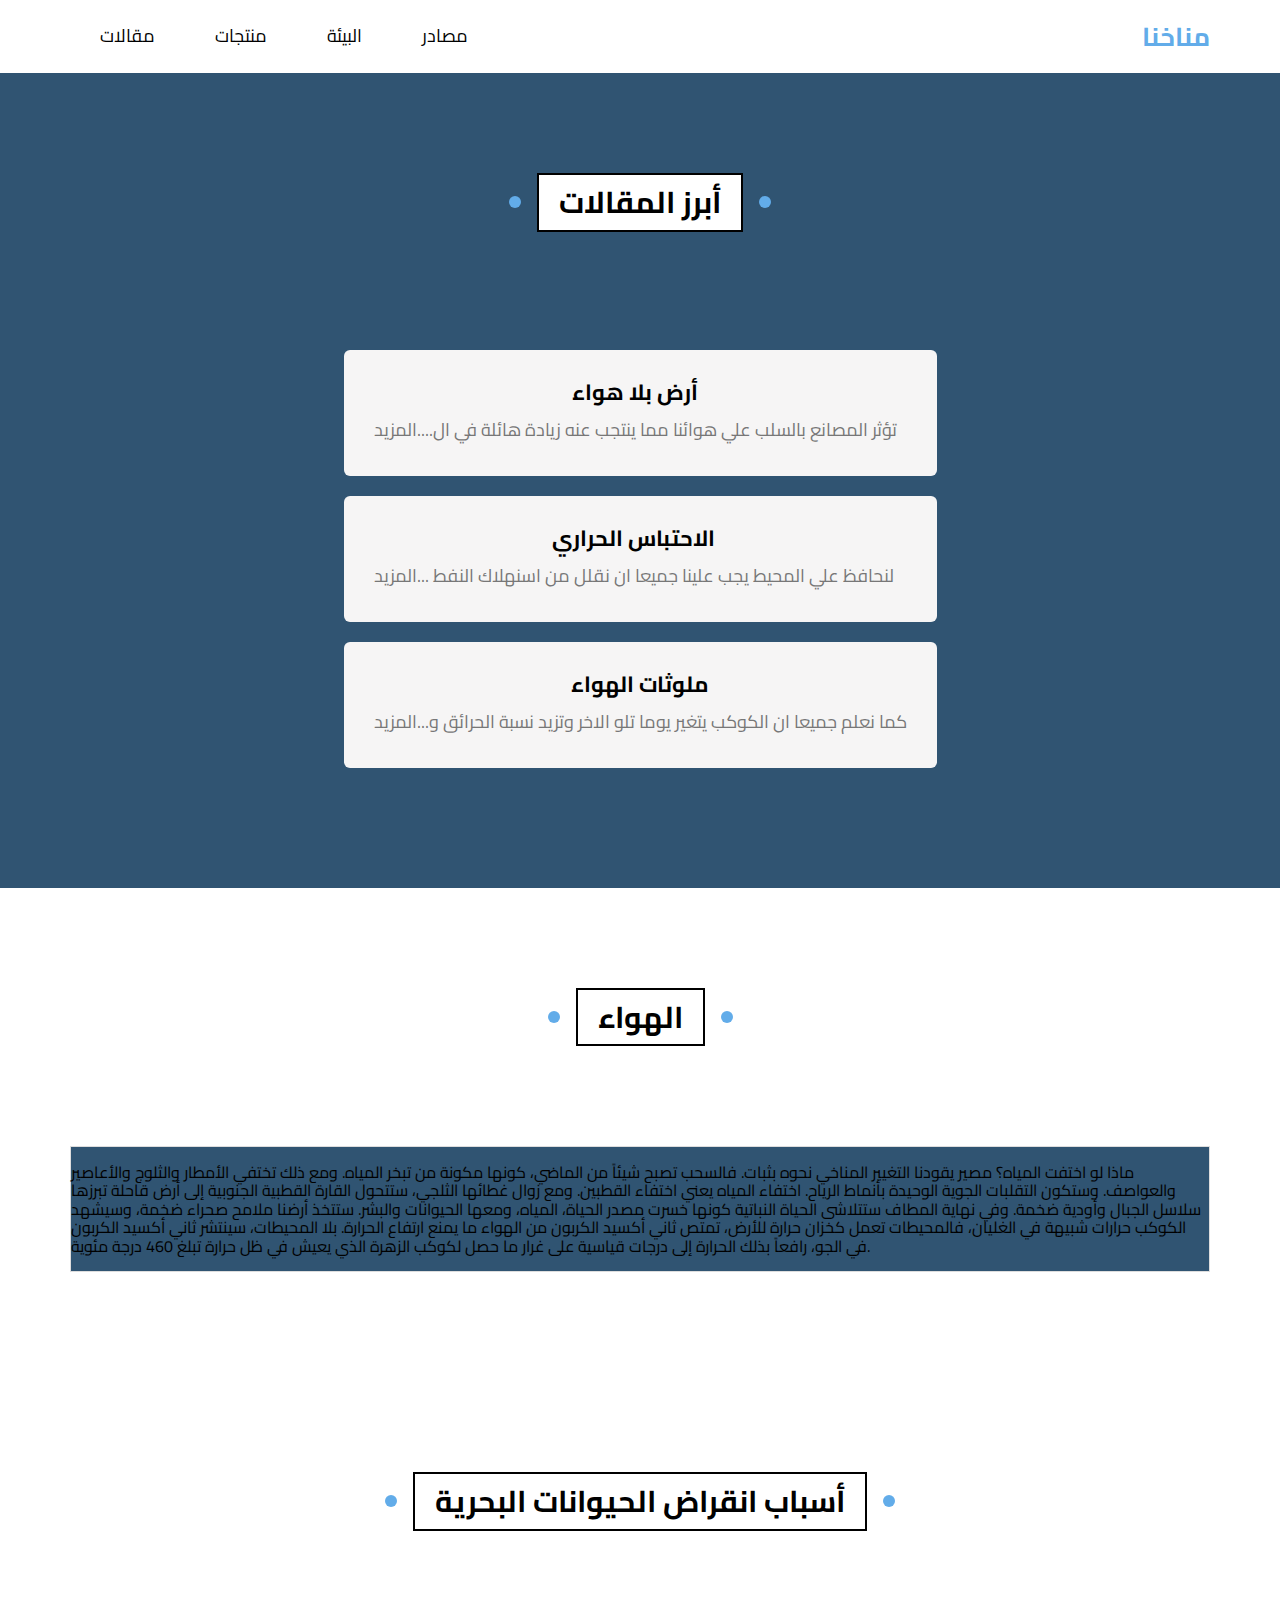
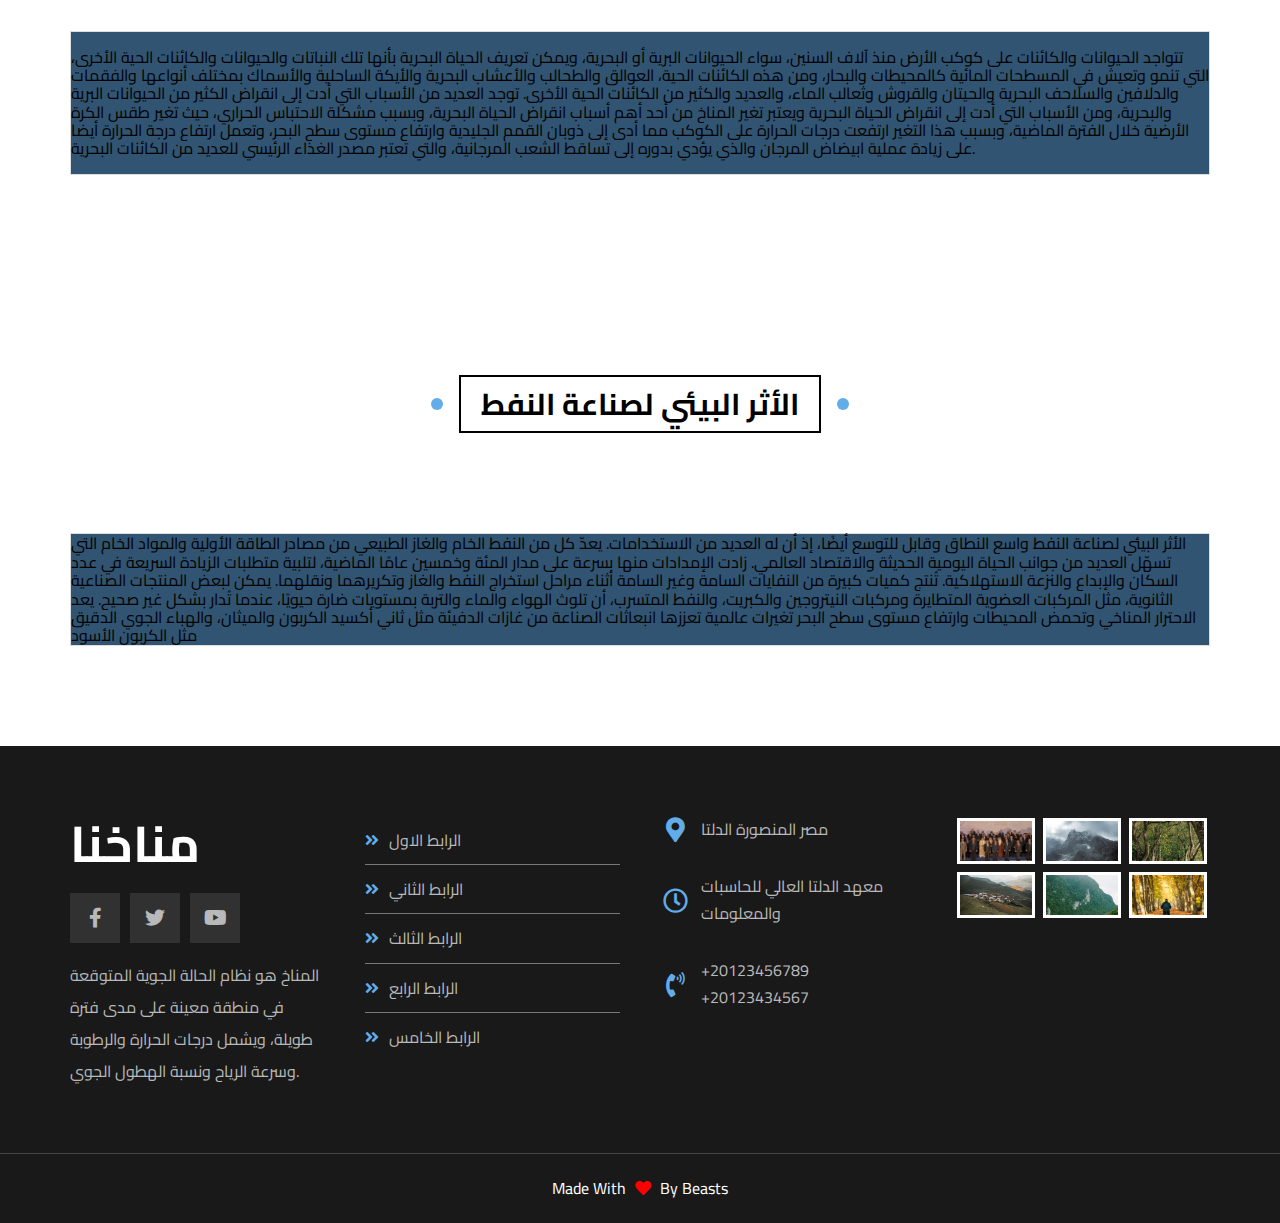
==== articles/air.html @ 01f08bf9 "four files" ====
<!DOCTYPE html>
<html lang="ar">
  <head>
  <meta charset="UTF-8">
  <meta http-equiv="X-UA-Compatible" content="IE=edge">
  <meta name="viewport" content="width=device-width, initial-scale=1.0">
  <link rel="stylesheet" href="../css/normalize.css">
  <!-- fontAwesome -->
  <link rel="stylesheet" href="../css/all.min.css">
  <link rel="stylesheet" href="../css/water.css">
  <title>سر الحياة</title>
  <!-- goolge fonts  -->
  <link rel="preconnect" href="https://fonts.googleapis.com">
  <link rel="preconnect" href="https://fonts.gstatic.com" crossorigin>
  <link href="https://fonts.googleapis.com/css2?family=Cairo:wght@200;300;400;500;600;700;800;900;1000&display=swap" rel="stylesheet">  </head>
  <body>
  <!-- start header  -->
  <div class="header" id="header">
    <!-- id = to make a scroll up btn -->
    <div class="container">
      <a href="../Index.html" class="logo">مناخنا</a>
      <ul class="main-nav">
        <li><a href="#articles">مقالات</a></li>
        <li><a href="#gallery">منتجات</a></li>
        <li><a href="#work-steps">البيئة</a></li>
        <li><a href="#videos">مصادر</a>
      </li>
      </ul>
    </div>
  </div>
  <!-- end header  -->
    <!-- start work  -->
    <div class="work-steps" id="work-steps">
      <h2 class="main-title">أبرز المقالات</h2>
      <div class="container">
        <img src="../imgs/desert.jpg" alt="" class="lol">
        <br>
        <div class="info">
          <div class="box">
            <div class="text">
              <h3>أرض بلا هواء</h3>
              <p>
                تؤثر المصانع بالسلب علي هوائنا مما ينتجب عنه زيادة هائلة في ال....المزيد
              </p>
            </div>
          </div>
          <div class="box">
            <div class="text">
              <h3>الاحتباس الحراري</h3>
              <p>
                لنحافظ علي المحيط يجب علينا جميعا ان نقلل من اسنهلاك النفط ...المزيد
              </p>
            </div>
          </div>
          <div class="box">
            <div class="text">
              <h3> ملوثات الهواء</h3>
              <p>
                كما نعلم جميعا ان الكوكب يتغير يوما تلو الاخر وتزيد نسبة الحرائق و...المزيد
              </p>
            </div>
          </div>
        </div>
      </div>
    </div>
    <!-- end work  -->
    <!-- start events  -->
    <!-- start videos   -->
    <div class="videos" id="videos">
      <h2 class="main-title">الهواء </h2>
      <div class="container">
        <div class="holder">
          <p>ماذا لو اختفت المياه؟ مصير يقودنا التغيير المناخي نحوه بثبات.

            فالسحب تصبح شيئاً من الماضي، كونها مكونة من تبخر المياه. ومع ذلك تختفي الأمطار والثلوج والأعاصير والعواصف. وستكون التقلبات الجوية الوحيدة بأنماط الرياح.
            
            اختفاء المياه يعني اختفاء القطبين.
            
            ومع زوال غطائها الثلجي، ستتحول القارة القطبية الجنوبية إلى أرض قاحلة تبرزها سلاسل الجبال وأودية ضخمة.
            
            وفي نهاية المطاف ستتلاشى الحياة النباتية كونها خسرت مصدر الحياة، المياه، ومعها الحيوانات والبشر.
            
            ستتخذ أرضنا ملامح صحراء ضخمة، وسيشهد الكوكب حرارات شبيهة في الغليان، فالمحيطات تعمل كخزان حرارة للأرض، تمتص ثاني أكسيد الكربون من الهواء ما يمنع ارتفاع الحرارة.
            
            بلا المحيطات، سينتشر ثاني أكسيد الكربون في الجو، رافعاً بذلك الحرارة إلى درجات قياسية على غرار ما حصل لكوكب الزهرة الذي يعيش في ظل حرارة تبلغ 460 درجة مئوية.</p>
        </div>
      </div>
    </div>
    <div class="videos" id="videos">
      <h2 class="main-title">أسباب انقراض الحيوانات البحرية</h2>
      <div class="container">
        <div class="holder">
          <p>تتواجد الحيوانات والكائنات على كوكب الأرض منذ آلاف السنين، سواء الحيوانات البرية أو البحرية، ويمكن تعريف الحياة البحرية بأنها تلك النباتات والحيوانات والكائنات الحية الأخرى، التي تنمو وتعيش في المسطحات المائية كالمحيطات والبحار، ومن هذه الكائنات الحية، العوالق والطحالب والأعشاب البحرية والأيكة الساحلية والأسماك بمختلف أنواعها والفقمات والدلافين والسلاحف البحرية والحيتان والقروش وثعالب الماء، والعديد والكثير من الكائنات الحية الأخرى. توجد العديد من الأسباب التي أدت إلى انقراض الكثير من الحيوانات البرية والبحرية، ومن الأسباب التي أدت إلى انقراض الحياة البحرية
            ويعتبر تغير المناخ من أحد أهم أسباب انقراض الحياة البحرية، وبسبب مشكلة الاحتباس الحراري، حيث تغير طقس الكرة الأرضية خلال الفترة الماضية، وبسبب هذا التغير ارتفعت درجات الحرارة على الكوكب مما أدى إلى ذوبان القمم الجليدية وارتفاع مستوى سطح البحر، وتعمل ارتفاع درجة الحرارة أيضا على زيادة عملية ابيضاض المرجان والذي يؤدي بدوره إلى تساقط الشعب المرجانية، والتي تعتبر مصدر الغذاء الرئيسي للعديد من الكائنات البحرية.
          </p>
        </div>
      </div>
    </div>
    <div class="videos" id="videos">
      <h2 class="main-title">الأثر البيئي لصناعة النفط</h2>
      <div class="container">
        <div class="holder">الأثر البيئي لصناعة النفط واسع النطاق وقابل للتوسع أيضًا، إذ أن له العديد من الاستخدامات. يعدّ كل من النفط الخام والغاز الطبيعي من مصادر الطاقة الأولية والمواد الخام التي تسهّل العديد من جوانب الحياة اليومية الحديثة والاقتصاد العالمي. زادت الإمدادات منها بسرعة على مدار المئة وخمسين عامًا الماضية، لتلبية متطلبات الزيادة السريعة في عدد السكان والإبداع والنزعة الاستهلاكية.

          تُنتج كميات كبيرة من النفايات السامة وغير السامة أثناء مراحل استخراج النفط والغاز وتكريرهما ونقلهما. يمكن لبعض المنتجات الصناعية الثانوية، مثل المركبات العضوية المتطايرة ومركبات النيتروجين والكبريت، والنفط المتسرب، أن تلوث الهواء والماء والتربة بمستويات ضارة حيويًا، عندما تُدار بشكل غير صحيح. يعد الاحترار المناخي وتحمض المحيطات وارتفاع مستوى سطح البحر تغيرات عالمية تعززها انبعاثات الصناعة من غازات الدفيئة مثل ثاني أكسيد الكربون والميثان، والهباء الجوي الدقيق مثل الكربون الأسود
        </div>
      </div>
    </div>
    <!-- end videos   -->
    <!-- start footer -->
    <div class="footer">
      <div class="container">
        <div class="box">
          <h3>مناخنا</h3>
          <ul class="social">
            <li>
              <a href="#" class="facebook">
                <i class="fab fa-facebook-f"></i>
              </a>
            </li>
            <li>
              <a href="#" class="twitter">
                <i class="fab fa-twitter"></i>
              </a>
            </li>
            <li>
              <a href="#" class="youtube">
                <i class="fab fa-youtube"></i>
              </a>
            </li>
          </ul>
          <p class="text">
المناخ هو نظام الحالة الجوية المتوقعة في منطقة معينة على مدى فترة طويلة، ويشمل درجات الحرارة والرطوبة وسرعة الرياح ونسبة
الهطول الجوي.</p>
        </div>
        <div class="box">
          <ul class="links">
            <li><a href="#">الرابط الاول </a></li>
            <li><a href="#">الرابط الثاني</a></li>
            <li><a href="#">الرابط الثالث</a></li>
            <li><a href="#">الرابط الرابع</a></li>
            <li><a href="#">الرابط الخامس</a></li>
          </ul>
        </div>
        <div class="box">
          <div class="line">
            <i class="fas fa-map-marker-alt fa-fw"></i>
            <div class="info">مصر المنصورة الدلتا </div>
          </div>
          <div class="line">
            <i class="far fa-clock fa-fw"></i>
            <div class="info">معهد الدلتا العالي للحاسبات والمعلومات
            </div>
          </div>
          <div class="line">
            <i class="fas fa-phone-volume fa-fw"></i>
            <div class="info">
              <span>+20123456789</span>
              <span>+20123434567</span>
            </div>
          </div>
        </div>
        <div class="box footer-gallery">
          <img src="../imgs/sharm1.jpg" alt="">
          <img src="../imgs/section2.jpg" alt="">
          <img src="../imgs/section3.jpg" alt="">
          <img src="../imgs/section4.jpg" alt="">
          <img src="../imgs/section6.jpg" alt="">
          <img src="../imgs/section1.jpg" alt="">
        </div>
      </div>
        <p class="copyright">Made With <i class="heart fas fa-heart"></i> By Beasts</p>
      </div>
    <!-- end footer -->
  </body>
</html>
---- css/water.css ----
/* Global rules  */
* {
  -webkit-box-sizing: border-box;
  -moz-box-sizing: border-box;
  box-sizing: border-box;
}
:root {
  --main-color: #62ace9;
  --main-color-alt: #2196F3;
  --light-color:#fafafa;
  --overlay:rgb(0 0 0 / 50%);
  --main-transition: 0.3s;
  --main-padding-top: 100px;
  --main-padding-bottom: 100px;
  --section-background: #305472;
}

html {
  scroll-behavior: smooth;
}

body {
  font-family: 'Cairo', sans-serif;
}

a {
  text-decoration: none;
}

ul {
  list-style: none;
  margin: 0;
  padding: 0;
}

.container {
  padding-left: 15px;
  padding-right: 15px;
  margin-left: auto;
  margin-right: auto;
}

/* small  */
@media (min-width: 768px) {
  .container {
    width: 750px;
  }
}

/* Medium */
@media (min-width: 992px) {
  .container {
    width: 970px;
  }
}

/* Large */
@media (min-width: 1200px) {
  .container {
    width: 1170px;
  }
}

.main-title {
  margin: 0 auto 100px;
  border: 2px solid black;
  padding: 10px 20px;
  font-size: 30px;
  width: fit-content;
  position: relative;
  z-index: 1;
  transition: var(--main-transition);
  text-transform: uppercase;
  background-color: white;
}

.main-title::before {
  content: "";
  position: absolute;
  background-color: var(--main-color);
  width: 12px;
  height: 12px;
  border-radius: 50%;
  left: -30px;
  top: 50%;
  transform: translateY(-50%);
}

.main-title::after {
  content: "";
  position: absolute;
  background-color: var(--main-color);
  width: 12px;
  height: 12px;
  border-radius: 50%;
  right: -30px;
  top: 50%;
  transform: translateY(-50%);
}

.main-title:hover::before {
  z-index: -1;
  animation: left-move 0.5s linear forwards;
}

.main-title:hover::after {
  z-index: -1;
  animation: right-move 0.5s linear forwards;
}

.main-title:hover {
  color: white;
  border: 2px solid white;
  transition-delay: 0.5s;
}

.spikes {
  position: relative;
}

.spikes::after {
  content: "";
  position: absolute;
  right: 0;
  width: 100%;
  height: 30px;
  background-image: linear-gradient(135deg, white 25%, transparent 25%),
    linear-gradient(225deg, white 25%, transparent 25%);
  background-size: 40px 40px;
  z-index: 1;
}

.dots {
  background-image: url("../imgs/dots.png");
  background-repeat: no-repeat;
  height: 186px;
  width: 204px;
  position: absolute;
}

.dots-up {
  top: 200px;
  right: 0;
}

.dots-down {
  bottom: 200px;
  left: 0;
}

.dots-right {
  top: 50%;
  right: 0;
}

.dots-left {
  top: 50%;
  left: 0;
}

/* end GR  */
/* start header  */
.header {
  background-color: white;
  position: relative;
  box-shadow: 0 0 10px #ddd;
  -webkit-box-shadow: 0 0 10px #ddd;
  -moz-box-shadow: 0 0 10px #ddd;
}

.header .container {
  display: flex;
  justify-content: space-between;
  align-items: center;
  flex-wrap: wrap;
  position: relative;
  flex-direction: row-reverse;
}

.header .logo {
  color: var(--main-color);
  font-size: 26px;
  font-weight: bold;
  height: 73px;
  display: flex;
  justify-content: center;
  align-items: center;
}

@media (max-width: 767px) {
  .header .logo {
    width: 100%;
    height: 50px;
  }
}

.header .main-nav {
  display: flex;
}

@media (max-width: 767px) {
  .header .main-nav {
    margin: auto;
  }
}

.header .main-nav>li:hover .mega-menu {
  opacity: 1;
  z-index: 100;
  top: calc(100% + 1px);
}

.header .main-nav>li>a {
  display: flex;
  justify-content: center;
  align-items: center;
  height: 73px;
  position: relative;
  color: black;
  padding: 0 30px;
  overflow: hidden;
  font-size: 18px;
  transition: var(--main-transition);
}

@media (max-width: 767px) {
  .header .main-nav>li>a {
    padding: 10px;
    font-size: 14px;
    height: 40px;
  }
}

.header .main-nav>li>a::before {
  content: "";
  position: absolute;
  width: 100%;
  height: 4px;
  background-color: var(--main-color);
  top: 0;
  left: -100%;
  transition: var(--main-transition);
}

.header .main-nav>li>a:hover {
  color: var(--main-color);
  background-color: var(--light-color);
}

.header .main-nav>li>a:hover::before {
  left: 0;
}

.header .mega-menu {
  position: absolute;
  width: 100%;
  left: 0;
  padding: 30px;
  background-color: white;
  border-bottom: 3px solid var(--main-color);
  z-index: -1;
  display: flex;
  gap: 40px;
  top: calc(100% + 50px);
  opacity: 0;
  transition: top var(--main-transition), opacity var(--main-transition);
}

@media (max-width: 767px) {
  .header .mega-menu {
    flex-direction: column;
    gap: 0;
    padding: 5px;
  }
}

.header .mega-menu .image img {
  max-width: 100%;
}

@media (max-width: 991px) {
  .header .mega-menu .image {
    display: none;
  }
}

.header .mega-menu .links {
  min-width: 250px;
  flex: 1;
}

.header .mega-menu .links li {
  position: relative;
}

.header .mega-menu .links li:not(:last-child) {
  border-bottom: 1px solid #e9e6e6;
}

@media (max-width: 767px) {
  .header .mega-menu .links:first-of-type li:last-child {
    border-bottom: 1px solid #e9e6e6;
  }
}

.header .mega-menu .links li::before {
  content: "";
  position: absolute;
  left: 0;
  top: 0;
  width: 0;
  height: 100%;
  background-color: #fafafa;
  z-index: -1;
  transition: var(--main-transition);
}

.header .mega-menu .links li:hover::before {
  width: 100%;
}

.header .mega-menu .links li a {
  color: var(--main-color);
  padding: 15px;
  display: block;
  font-size: 18px;
  font-weight: bold;
}

.header .mega-menu .links li a i {
  margin-right: 10px;
}

/* end header  */
/* start landing  */
.landing {
  position: relative;
  background-image: url("../imgs/www.jpg");
  background-size: 2000px;
}

.landing::before {
  content: "";
  position: absolute;
  left: 0;
  top: -40px;
  width: 100%;
  height: 100%;
  background-color: #ececec;
  z-index: -1;
  transform: skewY(-6deg);
  transform-origin: top left;
}
.lol {
  width: 500px;
  border-radius: 20px;
}
.landing .container {
  min-height: calc(100vh - 73px);
  display: flex;
  align-items: center;
  padding-bottom: 120px;
}

.landing .text {
  flex: 1;
  color: white;
}

@media (max-width: 991px) {
  .landing .text {
    text-align: center;
    color: white;
  }
}

.landing .text h1 {
  font-size: 40px;
  margin: 0;
  letter-spacing: -2px;
  color: white;
}

@media (max-width: 991px) {
  .landing .text h1 {
    font-size: 28px;
  }
}

.landing .text p {
  font-size: 23px;
  line-height: 1.7;
  margin: 5px 0 0;
  color: white; 
  max-width: 500px;
}

@media (max-width: 991px) {
  .landing .text p {
    margin: 10px auto;
    font-size: 18px;
    color: white;
  }
}

.landing .image .planet {
  position: relative;
  border-radius: 10px;
  width: 300px;
  animation: up-and-down 5s linear infinite;
}

@media (max-width: 991px) {
  .landing .image {
    display: none;
  }
}

.landing .go-down {
  color: var(--main-color);
  position: absolute;
  left: 50%;
  bottom: 30px;
  transform: translateX(-50%);
  transition: var(--main-transition);
}

.landing .go-down:hover {
  color: var(--main-color-alt);
}

.landing .go-down i {
  animation: bouncing 1.5s infinite;
}

/* end landing  */
/* start articles  */
.articles {
  padding-top: var(--main-padding-top);
  padding-bottom: var(--main-padding-bottom);
  position: relative;
}

.articles .container {
  display: grid;
  grid-template-columns: repeat(auto-fill, minmax(250px, 1fr));
  gap: 40px;
}

.articles .box {
  box-shadow: 0 2px 15px rgb(0 0 0 / 10%);
  background-color: white;
  border-radius: 6px;
  overflow: hidden;
  transition: transform var(--main-transition), box-shadow var(--main-transition);
}

.articles .box:hover {
  transform: translateY(-10px);
  box-shadow: 0 2px 15px rgb(0 0 0 / 20%);
}

.articles .box img {
  max-width: 100%;

}

.articles .box .content {
  padding: 20px
}

.articles .box .content h3 {
  margin: 0;
}

.articles .box .content p {
  margin: 10px 0 0 0;
  line-height: 1.5;
  color: #777;
}

.articles .box .info {
  padding: 20px;
  border-top: 1px solid #e6e6e7;
  display: flex;
  justify-content: space-between;
  align-items: center;
}

.articles .box .info a {
  color: var(--main-color);
  font-weight: bold;
}

.articles .box .info i {
  color: var(--main-color);
}

.articles .box:hover .info i {
  animation: moving-arrow 0.6s linear infinite;
}

/* start articles  */
/* start gallery  */
.gallery {
  padding-top: var(--main-padding-top);
  padding-bottom: var(--main-padding-bottom);
  position: relative;
  background-color: var(--section-background);
}

.gallery .container {
  display: grid;
  grid-template-columns: repeat(auto-fill, minmax(300px, 1fr));
  gap: 40px;
}

.gallery .box {
  padding: 15px;
  background-color: white;
  box-shadow: 0px 12px 20px 0px rgb(0 0 0 / 13%), 0px 2px 4px 0px rgb(0 0 0 / 12%);
}

.gallery .box .image {
  position: relative;
  overflow: hidden;
}

.gallery .box .image::before {
  content: "";
  position: absolute;
  width: 0;
  height: 0;
  left: 50%;
  top: 50%;
  transform: translate(-50%, -50%);
  background-color: rgb(255 255 255 / 20%);
  opacity: 0;
  z-index: 2;
}

.gallery .box .image:hover::before {
  animation: flashing 0.7s;
}

.gallery .box img {
  max-width: 100%;
  transition: var(--main-transition);
}

.gallery .box .image:hover img {
  transform: rotate(5deg) scale(1.1);
}

/* start features  */
.features {
  padding-top: var(--main-padding-top);
  padding-bottom: var(--main-padding-bottom);
  position: relative;
  background-color: white;
}

.features .container {
  display: grid;
  grid-template-columns: repeat(auto-fill, minmax(300px, 1fr));
  gap: 40px;
}

.features .box {
  text-align: center;
  border: 1px solid #ccc;
}

.features .box .img-holder {
  position: relative;
  overflow: hidden;
}

.features .box .img-holder::before {
  content: "";
  position: absolute;
  left: 0;
  top: -1px;
  width: 100%;
  height: 100%;
}

.features .box .img-holder::after {
  content: "";
  position: absolute;
  bottom: 0;
  right: 0;
  border-style: solid;
  border-width: 0 0 170px 500px;
  border-color: transparent transparent white transparent;
  transition: var(--main-transition);
}

.features .box .img-holder img {
  max-width: 100%;
}

.features .box:hover .img-holder::after {
  border-width: 170px 500px 170px 0;
}

.features .box h2 {
  position: relative;
  font-size: 40px;
  margin: auto;
  width: fit-content;
}

.features .box h2::after {
  content: "";
  position: absolute;
  bottom: -20px;
  left: 15px;
  height: 5px;
  width: calc(100% - 30px);
}

.features .box p {
  line-height: 2;
  font-size: 20px;
  margin: 30px 0;
  padding: 25px;
  color: #777;
}

.features .box a {
  display: block;
  border: 3px solid;
  width: fit-content;
  margin: 0 auto 30px;
  padding: 10px 20px;
  font-size: 22px;
  font-weight: bold;
  transition: var(--main-transition);
}

.features .quality .img-holder::before {
  background-color: rgb(244 64 54 / 60%);
}

.features .quality h2::after {
  background-color: #f44036;
}

.features .quality a {
  color: #f44036;
  border-color: #f44036;
  background: linear-gradient(to right, #f44036 50%, white 50%);
  background-size: 200% 100%;
  background-position: right bottom;
}

.features .box:hover a {
  background-position: left bottom;
  color: white;
}

.features .time .img-holder::before {
  background-color: rgb(0 150 136 / 60%);
}

.features .time h2::after {
  background-color: #009688;
}

.features .time a {
  color: #009688;
  border-color: #009688;
  background: linear-gradient(to right, #009688 50%, white 50%);
  background-size: 200% 100%;
  background-position: right bottom;
}

.features .box:hover a {
  background-position: left bottom;
  color: white;
}

.features .passion .img-holder::before {
  background-color: rgb(3 169 244 / 60%);
}

.features .passion h2::after {
  background-color: #03a9f4;
}

.features .passion a {
  color: #03a9f4;
  border-color: #03a9f4;
  background: linear-gradient(to right, #03a9f4 50%, white 50%);
  background-size: 200% 100%;
  background-position: right bottom;
}

.features .box:hover a {
  background-position: left bottom;
  color: white;
}

/* end features  */
/* start testimonials */
.testimonials {
  padding-top: var(--main-padding-top);
  padding-bottom: var(--main-padding-bottom);
  position: relative;
  background-color: var(--section-background);
}

.testimonials .container {
  display: grid;
  grid-template-columns: repeat(auto-fill, minmax(300px, 1fr));
  gap: 40px;
}

.testimonials .box {
  position: relative;
  background-color: white;
  box-shadow: 0 2px 4px rgb(0 0 0 / 7%);
  border-radius: 6px;
  padding: 20px;
}

.testimonials .box img {
  position: absolute;
  right: -10px;
  top: -20px;
  width: 100px;
  border-radius: 50%;
  border: 10px solid var(--section-background);
}

.testimonials .box h3 {
  margin-bottom: 10px;
  color: var(--main-color);
  text-transform: capitalize;
}

.testimonials .box .title {
  margin-bottom: 10px;
  color: #777;
  display: block;
}

.testimonials .box .rate .filled {
  color: #ffc107;
}

.testimonials .box p {
  line-height: 1.5;
  margin-top: 10px;
  margin-bottom: 0;
  color: #333;
}

/* end testimonials */
/* start teams */
.team {
  padding-top: var(--main-padding-top);
  padding-bottom: var(--main-padding-bottom);
  position: relative;
}

.team .container {
  display: grid;
  grid-template-columns: repeat(auto-fill, minmax(300px, 1fr));
  gap: 30px;
}

.team .box {
  position: relative;
}

.team .box::before,
.team .box::after {
  content: "";
  position: absolute;
  top: 0;
  right: 0;
  height: 100%;
  background-color: #f3f3f3;
  border-radius: 10px;
  transition: var(--main-transition);
}

.team .box::before {
  z-index: -2;
  width: calc(100% - 60px);
}

.team .box::after {
  z-index: -1;
  background-color: #e4e4e4;
  width: 0;
}

.team .box:hover::after {
  width: calc(100% - 60px);
}

.team .box .data {
  display: flex;
  align-items: center;
  padding-top: 60px;
}

.team .box .data img {
  width: calc(100% - 60px);
  transition: var(--main-transition);
  border-radius: 10px;
}

.team .box:hover img {
  filter: grayscale(50%);
}

.team .box .data .social {
  width: 60px;
  display: flex;
  flex-direction: column;
  align-items: center;
  gap: 20px;
}

.team .box .data .social a {
  width: 60px;
  height: 30px;
  display: flex;
  align-items: center;
  justify-content: center;
}

.team .box .data .social a:hover i {
  color: var(--main-color);
}

.team .box .data .social i {
  color: #777;
  transition: var(--main-transition);
}

.team .box .info {
  padding-left: 80px;
}

.team .box .info h3 {
  margin-bottom: 0;
  color: var(--main-color);
  font-size: 22px;
  transition: var(--main-transition);
}

.team .box .info p {
  margin-top: 10px;
  margin-bottom: 25px;
}

.team .box:hover .info h3 {
  color: #777;
}

@media (max-width: 767px) {
  .team .box::before {
    width: 100%;
  }

  .team .box:hover::after {
    width: 100%;
  }

  .team .box .data img {
    margin: 0 30px;
  }

  .team .box .data .social {
    gap: 0;
    flex-direction: row;
    position: absolute;
    bottom: 0;
    width: 100%;
    justify-content: space-around;
    margin: 20px 0 20px 0;
  }

  .team .box .info {
    padding: 0;
    display: flex;
    flex-direction: column;
    align-items: center;
    justify-content: center;
    padding-bottom: 60px;
  }

  .team .box .info p {
    margin: 20px 0 20px 0;
  }
}

/* end teams */
/* start services  */
.services {
  padding-top: var(--main-padding-top);
  padding-bottom: var(--main-padding-bottom);
  position: relative;
  background-color: var(--section-background);
}

.services .container {
  display: grid;
  grid-template-columns: repeat(auto-fill, minmax(300px, 1fr));
  gap: 40px;
}

.services .box {
  background-color: white;
  box-shadow: 0 12px 20px 0 rgb(0 0 0 / 13%), 0 2px 4px 0 rgb(0 0 0 / 12%);
  counter-increment: services;
  transition: var(--main-transition);
  position: relative;
}

.services .box::before {
  content: "";
  position: absolute;
  height: 3px;
  left: 50%;
  transform: translateX(-50%);
  top: -3px;
  background-color: var(--main-color);
  width: 0;
  transition: var(--main-transition);
}

.services .box:hover {
  transform: translateY(-10px);
}

.services .box:hover::before {
  width: 100%;
}

.services .box>i {
  margin: 40px auto 20px;
  display: block;
  text-align: center;
  color: #d5d5d5;
}

.services .box>h3 {
  text-align: center;
  margin: 20px 0 40px;
  font-size: 25px;
  color: var(--main-color);
}

.services .box .info {
  padding: 15px;
  position: relative;
  color: #f9f9f9;
  text-align: right;
}

.services .box .info::before {
  content: "0" counter(services);
  position: absolute;
  background-color: var(--main-color);
  color: white;
  left: 0;
  top: 0;
  height: 100%;
  width: 80px;
  font-size: 30px;
  font-weight: bold;
  display: flex;
  justify-content: center;
  align-items: center;
  padding-right: 15px;
}

.services .box .info::after {
  content: "";
  position: absolute;
  background-color: #d5d5d5;
  top: 0;
  left: 80px;
  width: 50px;
  height: calc(100% + 0.4px);
  transform: skewX(-30deg);
}

.services .box .info a {
  color: var(--main-color);
}

/* end services  */
/* start skills */
.our-skills {
  padding-top: var(--main-padding-top);
  padding-bottom: var(--main-padding-bottom);
  position: relative;
}

.our-skills .container {
  display: flex;
  align-items: center;
}

.our-skills .skills {
  flex: 1;
}

.our-skills .skill h3 {
  display: flex;
  justify-content: space-between;
  align-items: center;
}

.our-skills .skill h3 span {
  font-size: 12px;
  border: 1px solid #ccc;
  padding: 3px 5px;
  border-radius: 4px;
  color: var(--main-color);
}

.our-skills .skill .the-progress {
  height: 30px;
  background-color: #eee;
  position: relative;
}

.our-skills .skill .the-progress span {
  position: absolute;
  background-color: var(--main-color);
  top: 0;
  left: 0;
  height: 100%;
}

@media (max-width:991px) {
  .our-skills .container img {
    display: none;
  }
}

/* end skills  */
/* start works  */
.work-steps {
  padding-top: var(--main-padding-top);
  padding-bottom: var(--main-padding-bottom);
  position: relative;
  background-color: var(--section-background);
}

.work-steps .container {
  display: flex;
  flex-direction: column;
  align-items: center;
  justify-content: space-between;
}

.work-steps .image {
  max-width: 100%;
  margin: 0 0 100px;
}

.work-steps .info .box {
  position: relative;
  background-color: #f6f5f5;
  padding: 30px;
  margin-bottom: 20px;
  border: wpx solid white;
  border-radius: 6px;
  display: flex;
  align-items: center;
  z-index: 1;
  text-align: center;
}

.work-steps .info .box::before {
  content: "";
  position: absolute;
  left: 50%;
  top: 50%;
  transform: translate(-50%, -50%);
  width: 0;
  height: 0;
  background-color: #ededed;
  z-index: -1;
  transition: var(--main-transition);
}

.work-steps .info .box:hover::before {
  width: 100%;
  height: 100%;
}

.work-steps .info .box img {
  width: 64px;
  margin-right: 30px;
}

.work-steps .info .box h3 {
  margin: 0;
  font-size: 22px;
}

.work-steps .info .box p {
  font-size: 18px;
  color: #777;
  line-height: 1.7;
  margin: 10px 0 0;
}

@media (max-width: 991px) {
  .work-steps .container {
    flex-direction: column;
  }

  .work-steps .image {
    margin: 0 0 100px;
  }

  .work-steps .info .box {
    flex-direction: column;
  }

  .work-steps .info .box img {
    margin: 0 0 50px;
  }

  .work-steps .info .box {
    text-align: center;
  }
}

/* end works  */
/* start events */
.events {
  padding-top: var(--main-padding-top);
  padding-bottom: var(--main-padding-bottom);
  position: relative;
}

.events .container {
  display: flex;
  align-items: center;
  flex-wrap: wrap;
}

.events img {
  max-width: 100%;
}

@media (max-width: 991px) {
  .events img {
    display: none;
  }
}

.events .info {
  flex: 1;
}

.events .info .time {
  display: flex;
  align-items: center;
  margin: 20px auto;
  gap: 10px;
  justify-content: center;
}

.events .info .unite {
  border: 1px solid #d4d4d4;
  border-radius: 6px;
  text-align: center;
  width: 75px;
  transition: var(--main-transition);
}

.events .info .unite span {
  display: block;
}

.events .info .unite span:first-child {
  font-size: 35px;
  font-weight: bold;
  padding: 15px;
  color: var(--main-color);
}

.events .info .unite span:last-child {
  font-size: 13px;
  padding: 8px 10px;
  border-top: 1px solid #d4d4d4;
  transition: var(--main-transition);
}

/* خلي بالك انت كنت عامل بوردر بس
الصح ان يبقا بوردر توب */
.events .info .unite:hover,
.events .info .unite:hover span:last-child {
  border-color: var(--main-color);
}

.events .title {
  text-align: center;
  font-size: 30px;
  margin: 40px 0 0;
}

.events .description {
  text-align: center;
  font-size: 19px;
  line-height: 1.7;
  color: #777;
}

.events .subscribe {
  width: 100%;
  margin-top: 50px;
}

.events .subscribe form {
  width: 600px;
  margin: 20px auto;
  padding: 30px 40px;
  background-color: #f6f5f5;
  border-radius: 50px;
  display: flex;
  gap: 20px;
}

.events .subscribe form input[type="email"] {
  padding: 20px;
  border-radius: 50px;
  border: none;
  flex: 1;
  caret-color: var(--main-color);
}

.events .subscribe form input[type="email"]:focus {
  outline: none;
}

.events .subscribe form input[type="email"]::placeholder {
  transition: opacity var(--main-transition);
}

.events .subscribe form input[type="email"]:focus::placeholder {
  opacity: 0;
}

.events .subscribe form input[type="submit"] {
  border: none;
  border-radius: 50px;
  color: white;
  background-color: var(--main-color);
  font-weight: bold;
  padding: 20px;
  cursor: pointer;
  transition: var(--main-transition);
}

.events .subscribe form input[type="submit"]:hover {
  background-color: var(--main-color-alt);
}

@media (max-width: 767px) {
  .events .subscribe form {
    max-width: 100%;
    padding: 20px;
    flex-direction: column;
    border-radius: 0;
  }

  .events .subscribe form input[type="email"],
  .events .subscribe form input[type="submit"] {
    border-radius: 0;
  }
}

/* end events  */
/* start pricing */
.pricing {
  padding-top: var(--main-padding-top);
  padding-bottom: var(--main-padding-bottom);
  position: relative;
  background-color: var(--section-background);
}

.pricing .container {
  display: grid;
  grid-template-columns: repeat(auto-fill, minmax(300px, 1fr));
  gap: 30px;
}

.pricing .box {
  position: relative;
  box-shadow: 0px 12px 20px 0px rgb(0 0 0 / 13%),
    0px 2px 4px 0px rgb(0 0 0 / 12%);
  transition: var(--main-transition);
  background: white;
  text-align: center;
  z-index: 1;
}

.pricing .box::before,
.pricing .box::after {
  content: "";
  position: absolute;
  width: 0;
  height: 51%;
  background-color: #f6f6f6;
  z-index: -1;
  transition: var(--main-transition);
}

.pricing .box::before {
  left: 0;
  top: 0;
}

.pricing .box::after {
  right: 0;
  bottom: 0;
}

.pricing .box:hover::before,
.pricing .box:hover::after {
  width: 100%;
}

.pricing .box.popular .label {
  position: absolute;
  right: 20px;
  writing-mode: vertical-rl;
  background-color: var(--main-color);
  color: white;
  padding: 10px 10px 35px 10px;
  font-weight: bold;
  font-size: 18px;
  width: 40px;
}

.pricing .box.popular .label::before {
  content: "";
  position: absolute;
  bottom: 0;
  right: 0;
  border: 20px solid;
  border-color: transparent transparent white transparent;
}

.pricing .box .title {
  font-size: 25px;
  font-weight: bold;
  letter-spacing: -1px;
  margin: 30px 0;
}

.pricing .box img {
  width: 80px;
  margin-bottom: 30px;
}

.pricing .box .price {
  margin-bottom: 30px;
}

.pricing .box .price .amount {
  display: block;
  font-size: 60px;
  font-weight: bold;
  margin-bottom: 5px;
  color: var(--main-color);
}

.pricing .box .price .time {
  color: #777;
}

.pricing .box ul {
  text-align: left;
}

.pricing .box ul li {
  padding: 20px;
  border-top: 1px solid var(--main-color);
}

.pricing .box ul li::before {
  font-family: "Font Awesome 5 Free";
  content: "\f00c";
  margin-right: 10px;
  font-weight: 900;
  color: var(--main-color);
}

.pricing .box a {
  display: block;
  width: fit-content;
  font-weight: bold;
  color: var(--main-color);
  border: 2px solid var(--main-color);
  border-radius: 6px;
  margin: 30px auto 40px;
  padding: 15px 20px;
  transition: var(--main-transition);
}

.pricing .box a:hover {
  color: white;
  background-color: var(--main-color-alt);
  border: 2px solid var(--main-color-alt);
}

@media (min-width: 1200px) {
  .pricing .box.popular {
    top: -20px;
  }
}

/* end pricing */
/* start videos */
.videos {
  padding-top: var(--main-padding-top);
  padding-bottom: var(--main-padding-bottom);
}

.videos .holder {
  display: flex;
  justify-content: center;
  background-color: var(--section-background);
  border: 1px solid #ddd;
}

@media (max-width:991px) {
  .videos .holder {
    flex-direction: column;
  }
}

.videos .holder .list {
  min-width: 300px;
  background-color: white;
}

.videos .holder .list .name {
  display: flex;
  justify-content: space-between;
  padding: 20px;
  background-color: #f4f4f4;
  font-weight: bold;
  color: var(--main-color);
}

.videos .holder .list ul li {
  padding: 20px;
  cursor: pointer;
  border-top: 1px solid var(--main-color);
  transition: var(--main-transition);
}

.videos .holder .list ul li:hover {
  background-color: #fafafa;
  color: var(--main-color);
}

.videos .holder .list ul span {
  display: block;
  color: #777;
  margin-top: 10px;
}

.videos .holder .preview {
  background-color: #e2e2e2;
  padding: 10px;
  display: flex;
  flex-direction: column;
  justify-content: space-between;
}

.videos .holder .preview img {
  max-width: 100%;
}

.videos .holder .preview .info {
  background-color: white;
  padding: 20px;
  margin-top: 10px;
}

/* end videos  */
/* start stats */
.stats {
  padding-top: var(--main-padding-top);
  padding-bottom: var(--main-padding-bottom);
  position: relative;
  background-image: url("../imgs/stats.jpg");
  background-size: cover;
  min-height: 300px;
}

.stats::before {
  content: "";
  position: absolute;
  left: 0;
  top: 0;
  width: 100%;
  height: 100%;
  background-color: rgb(255 255 255 / 95%);
}

.stats h2 {
  position: relative;
  font-weight: bold;
  font-size: 40px;
  width: fit-content;
  margin: 0 auto 50px;
}

.stats .container {
  display: grid;
  grid-template-columns: repeat(auto-fill, minmax(250px, 1fr));
  gap: 20px;
}

.stats .box {
  background-color: white;
  position: relative;
  text-align: center;
  padding: 30px 15px;
  opacity: 0.8;
  transition: var(--main-transition);
}

.stats .box::before,
.stats .box::after {
  content: "";
  position: absolute;
  width: 2px;
  background-color: var(--main-color);
  transition: 1s;
  height: 0;
}

.stats .box::before {
  top: 0;
  right: 0;
}

.stats .box::after {
  left: 0;
  bottom: 0;
}

.stats .box:hover {
  opacity: 1;
}

.stats .box:hover::before,
.stats .box:hover::after {
  height: 100%;
}

.stats .box .number {
  display: block;
  font-size: 50px;
  font-weight: bold;
  margin-top: 10px;
  margin-bottom: 10px;
}

.stats .box .text {
  font-style: italic;
  font-weight: bold;
  color: var(--main-color);
}

/* end stats */
/* 
--------------------
discount 
-------------------- 
*/
/* Start Discount */
.discount {
  min-height: 100vh;
  display: flex;
  flex-wrap: wrap;
}

.discount .image {
  background-image: url(../imgs/discount-background1.jpg);
  background-size: cover;
  color: white;
  flex-basis: 50%;
  display: flex;
  align-items: center;
  justify-content: center;
  position: relative;
  z-index: 1;
  animation: change-background 10s linear infinite;
}

.discount .image::before {
  content: "";
  position: absolute;
  left: 0;
  top: 0;
  width: 100%;
  height: 100%;
  background-color: rgb(23 135 224 / 97%);
  z-index: -1;
}

@media (max-width: 991px) {
  .discount .image {
    flex-basis: 100%;
  }
}

.discount .form {
  display: flex;
  align-items: center;
  justify-content: center;
  flex-basis: 50%;
  padding-bottom: 50px;
}

@media (max-width: 991px) {
  .discount .form {
    flex-basis: 100%;
  }
}

.discount .form .input {
  display: block;
  width: 100%;
  margin-bottom: 25px;
  padding: 15px;
  border: none;
  border-bottom: 1px solid #ccc;
  background-color: #f9f9f9;
  caret-color: var(--main-color);
}

.discount .form textarea.input {
  resize: none;
  height: 200px;
}

.discount .form .input:focus {
  outline: none;
}

.discount .form [type="submit"] {
  display: block;
  width: 100%;
  padding: 15px;
  background-color: var(--main-color);
  color: white;
  font-weight: bold;
  font-size: 20px;
  border: none;
  cursor: pointer;
  transition: var(--main-transition);
}

.discount .form [type="submit"]:hover {
  background-color: var(--main-color-alt);
}

.discount .content {
  text-align: center;
  padding: 0 20px;
}

.discount .content h2 {
  font-size: 40px;
  letter-spacing: -2px;
}

.discount .content p {
  line-height: 1.6;
  font-size: 18px;
  max-width: 500px;
}

.discount .content img {
  width: 300px;
  max-width: 100%;
}

/* End Discount */
/* start discounat  */
/* .discount {
  min-width: 100vh;
  display: flex;
  flex-wrap: wrap;
}
.discount .content {
  text-align: center;
  padding: 0 20px;
}
.discount .content h2 {
  font-size: 40px;
  letter-spacing: -2px;
}
.discount .content p {
  line-height: 1.6;
  font-size: 18px;
  max-width: 500px;
}
.discount .image {
  background-image: url("../imgs/discount-background1.jpg");
  background-size: cover;
  color: white;
  display: flex;
  flex-basis: 50%;
  align-items: center;
  justify-content: center;
  position: relative;
  z-index: 1;
}
.discount .image::before {
  content: "";
  position: absolute;
  left: 0;
  top: 0;
  width: 100%;
  height: 100%;
  background-color: rgb(23 135 254 / 97%);
  z-index: -1;
}
.discount .form {
  display: flex;
  align-items: center;
  justify-content: center;
  flex-basis: 50%;
  padding-bottom: 50px;
}
.discount .form .input {
  display: block;
  width: 100%;
  padding: 15px;
  margin-bottom: 25px;
  border: none;
  border-bottom: 1px solid #ccc;
  background-color: #f9f9f9;
  caret-color: var(--main-color);
}
.discount .form .input textarea.input {
  resize: none;
  height: 200px;
}
.discount .form .input:focus {
  outline: none;
}
.discount .form [type="submit"] {
  display: block;
  width: 100%;
  padding: 15px;
  background-color: var(--main-color);
  color: white;
  font-weight: bold;
  font-size: 20px;
  border: 0;
  cursor: pointer;
  transition: var(--main-transition) ;
}
.discount .form [type="submit"]:hover {
  background-color: var(--main-color-alt);
}
@media (max-width: 991px) {
  .discount .image,
  .discount .form {
    flex-basis: 100%;
  }
} 
*/
/* end discounat  */
/* start footer  */
.footer {
  background-color: #191919;
  padding: 70px 0 0;
}

.footer .container {
  display: grid;
  grid-template-columns: repeat(auto-fill, minmax(250px, 1fr));
  gap: 40px;
}

.footer .box h3 {
  color: white;
  font-size: 50px;
  margin: 0 0 20px;
}

.footer .box .social li {
  margin-right: 10px;
}

.footer .box .social {
  display: flex;
}

.footer .box .social li a {
  background-color: #313131;
  color: #b9b9b9;
  display: inline-flex;
  justify-content: center;
  align-items: center;
  width: 50px;
  height: 50px;
  font-size: 20px;
  transition: var(--main-transition);
}

.footer .box .social .facebook:hover {
  background-color: #1877f2;
  color: white;
}

.footer .box .social .twitter:hover {
  background-color: #1da1f2;
  color: white;
}

.footer .box .social .youtube:hover {
  background-color: #ff0000;
  color: white;
}

.footer .box .text {
  line-height: 2;
  color: #b9b9b9;
}

.footer .box .links li {
  padding: 15px 0;
  transition: var(--main-transition);
}

.footer .box .links li:not(:last-child) {
  border-bottom: 1px solid #777;
}

.footer .box .links li:hover {
  padding-left: 20px;
}

.footer .box .links li a:hover {
  color: white;
}

.footer .box .links li a {
  color: #b9b9b9;
  transition: var(--main-transition);
}

.footer .box .links li a::before {
  font-family: "Font Awesome 5 Free";
  content: "\F101";
  font-weight: 900;
  margin-right: 10px;
  color: var(--main-color);
}

.footer .box .line {
  display: flex;
  align-items: center;
  color: #b9b9b9;
  margin-bottom: 30px;
}

.footer .box .line i {
  font-size: 25px;
  color: var(--main-color);
  margin-right: 10px;
}

.footer .box .line .info {
  line-height: 1.7;
  flex: 1;
}

.footer .box .line .info span {
  display: block;
}

.footer .footer-gallery img {
  width: 78px;
  border: 3px solid white;
  margin: 2px;
}

.footer .copyright {
  padding: 25px 0;
  text-align: center;
  color: white;
  margin: 50px 0 0;
  border-top: 1px solid #444;
}

.footer .copyright .heart {
  color: #ff0000;
  margin: 0 5px;
}

@media (max-width: 767px) {
  .footer {
    text-align: center;
  }

  .footer .box .social {
    display: flex;
    justify-content: center;
  }

  .footer .box .line {
    display: flex;
    flex-direction: column;
  }

  .footer .box .line i {
    margin-bottom: 10px;
  }
}

/* end footer  */
/* start animation  */
@keyframes up-and-down {

  0%,
  100% {
    top: 0;
  }

  50% {
    top: -50px;
  }
}

@keyframes bouncing {

  0%,
  10%,
  20%,
  50%,
  80%,
  100% {
    transform: translateY(0);
  }

  40%,
  60% {
    transform: translateY(-15px);
  }
}

@keyframes left-move {
  50% {
    width: 12px;
    height: 12px;
    left: 0;
  }

  100% {
    width: 51%;
    border-radius: 0;
    left: 0;
    height: 100%;
  }
}

@keyframes right-move {
  50% {
    width: 12px;
    height: 12px;
    right: 0;
  }

  100% {
    width: 51%;
    border-radius: 0;
    right: 0;
    height: 100%;
  }
}

@keyframes moving-arrow {
  40% {
    transform: translateX(10px);
  }

  100% {
    transform: translateX(0px);
  }
}

@keyframes flashing {

  0%,
  40% {
    opacity: 1;
  }

  100% {
    opacity: 0;
    width: 200%;
    height: 200%;
  }
}

@keyframes change-background {

  0%,
  100% {
    background-image: url(../imgs/discount-background1.jpg);
  }

  50% {
    background-image: url(../imgs/discount-background2.jpg);
  }
}
html {
  scroll-behavior: smooth;
}
body {
  font-family: 'Cairo', sans-serif;
}
a {
  text-decoration: none;
}
ul {
  list-style: none;
  margin: 0;
  padding: 0;
}
.container {
  padding-left: 15px;
  padding-right: 15px;
  margin-left: auto;
  margin-right: auto;
}
/* small  */
@media (min-width: 768px) {
  .container {
    width: 750px;
  }
}
/* Medium */
@media (min-width: 992px) {
  .container {
    width: 970px;
  }
}
/* Large */
@media (min-width: 1200px) {
  .container {
    width: 1170px;
  }
}
.main-title {
  margin: 0 auto 100px;
  border: 2px solid black;
  padding: 10px 20px ;
  font-size: 30px;
  width: fit-content;
  position: relative;
  z-index: 1;
  transition: var(--main-transition);
  text-transform: uppercase;
  background-color: white;
}
.main-title::before {
  content: "";
  position: absolute;
  background-color: var(--main-color);
  width: 12px;
  height: 12px;
  border-radius: 50%;
  left: -30px;
  top: 50%;
  transform: translateY(-50%);
}
.main-title::after {
  content: "";
  position: absolute;
  background-color: var(--main-color);
  width: 12px;
  height: 12px;
  border-radius: 50%;
  right: -30px;
  top: 50%;
  transform: translateY(-50%);
}
.main-title:hover::before {
  z-index: -1;
  animation: left-move 0.5s linear forwards;
}
.main-title:hover::after {
  z-index: -1;
  animation: right-move 0.5s linear forwards;
}
.main-title:hover {
  color: white;
  border: 2px solid white;
  transition-delay: 0.5s;
}
.spikes {
  position: relative;
}
.spikes::after {
  content: "";
  position: absolute;
  right: 0;
  width: 100%;
  height: 30px;
  background-image: linear-gradient(135deg, white 25%, transparent 25%),
  linear-gradient(225deg, white 25%, transparent 25%);
  background-size: 40px 40px;
  z-index: 1;
}
.dots {
  background-image: url("../imgs/dots.png");
  background-repeat: no-repeat;
  height: 186px;
  width: 204px;
  position: absolute;
}
.dots-up {
  top:200px;
  right: 0;
}
.dots-down {
  bottom:200px;
  left: 0;
}
.dots-right {
  top: 50%;
  right: 0;
}
.dots-left {
  top: 50%;
  left: 0;
}
/* end GR  */
/* start header  */
.header {
  background-color: white;
  position: relative;
  box-shadow: 0 0 10px #ddd;
  /* كان في هنا غلطة فضلت اكتب ويبكيت وموز بوكس منغير مكتب بوكس شادو اصلا
  وفضلت كتير مشفاهم هوا مش عاوز يظهر ليه
  الموضوع عامل زي الديسبلاي فليكس قبل متستعمل الفلكس  */
  -webkit-box-shadow: 0 0 10px #ddd;
  -moz-box-shadow: 0 0 10px #ddd;
}
.header .container {
  display: flex;
  justify-content: space-between;
  align-items: center;
  flex-wrap: wrap;
  position: relative;
}
/* كان عندي مشكلة كبيرة اوي مخدتش بالي منها
  justify-items: center;
  كت حاططها بدل 
  align-items: center;
  مما ادي لتبويظ المساحات */
.header .logo {
  color: var(--main-color);
  font-size: 26px;
  font-weight: bold;
  height: 73px;
  display: flex;
  justify-content: center;
  align-items: center;
}
@media (max-width: 767px) {
  .header .logo {
    width: 100%;
    height: 50px;
  }
}
.header .main-nav {
  display: flex;
}
@media (max-width: 767px) {
  .header .main-nav {
    margin: auto;
  }
}
.header .main-nav > li:hover .mega-menu {
  opacity: 1;
  z-index: 100;
  top: calc(100% + 1px);
}
/* غلطت غلطة تافهة ضيعت وقت كتيييرر
بدل مكتب اسم الكلاس header
headr كتبته */
.header .main-nav > li > a {
  display: flex;
  justify-content: center;
  align-items: center;
  height: 73px;
  position: relative;
  color: black;
  padding: 0 30px;
  overflow: hidden;
  font-size: 18px;
  transition: var(--main-transition);
}
@media (max-width: 767px) {
  .header .main-nav > li > a {
    padding: 10px;
    font-size: 14px;
    height: 40px;
  }
}
.header .main-nav > li > a::before {
  content: "";
  position: absolute;
  width: 100%;
  height: 4px;
  background-color: var(--main-color);
  top: 0;
  left: -100%;
  /* left: -100px; غلط ..المفروض فالمية نسبة مئوية */
  transition: var(--main-transition);
}
.header .main-nav > li > a:hover {
  color: var(--main-color);
  background-color: var(--light-color);
}
.header .main-nav > li > a:hover::before {
  left: 0;
}
.header .mega-menu {
  position: absolute;
  width: 100%;
  left: 0;
  padding: 30px;
  background-color: white;
  border-bottom: 3px solid var(--main-color);
  z-index: -1;
  display: flex;
  gap: 40px;
  top: calc(100% + 50px);
  opacity: 0;
  transition: top var(--main-transition), opacity var(--main-transition);
}
@media (max-width: 767px) {
  .header .mega-menu {
    flex-direction: column;
    gap: 0;
    padding: 5px;
  }
}
.header .mega-menu .image img {
  max-width: 100%;
}
@media (max-width: 991px) {
  .header .mega-menu .image {
    display: none;
  }
}
.header .mega-menu .links {
  min-width: 250px;
  flex: 1;
}
.header .mega-menu .links li {
  position: relative;
}
.header .mega-menu .links li:not(:last-child) {
  border-bottom: 1px solid #e9e6e6;
}
@media (max-width: 767px) {
  .header .mega-menu .links:first-of-type li:last-child {
    border-bottom: 1px solid #e9e6e6;
  }
}
.header .mega-menu .links li::before {
  content: "";
  position: absolute;
  left: 0;
  top: 0;
  width: 0;
  height: 100%;
  background-color: #fafafa;
  z-index: -1;
  transition: var(--main-transition);
}
.header .mega-menu .links li:hover::before {
  width: 100%;
}
.header .mega-menu .links li a {
  color: var(--main-color);
  padding: 15px;
  display: block;
  font-size: 18px;
  font-weight: bold;
}
.header .mega-menu .links li a i {
  margin-right: 10px;
}
/* end header  */
/* start landing  */
.landing {
  position: relative;
}
.landing::before {
  content: "";
  position: absolute;
  left: 0;
  top: -40px;
  width: 100%;
  height: 100%;
  background-color: #ececec;
  z-index: -1;
  transform: skewY(-6deg);
  transform-origin: top left;
}
.landing .container {
  min-height: calc(100vh - 73px);
  display: flex;
  align-items: center;
  padding-bottom: 120px;
}
.landing .text {
  flex: 1;
}
@media (max-width: 991px) {
  .landing .text {
    text-align: center;
  }
}
.landing .text h1 {
  font-size: 40px;
  margin: 0;
  letter-spacing: -2px;
}
@media (max-width: 991px) {
  .landing .text h1 {
    font-size: 28px;
  }
}
.landing .text p {
  font-size: 23px;
  line-height: 1.7;
  margin: 5px 0 0;
  color: rgb(233, 233, 233);
  max-width: 500px;
}
@media (max-width: 991px) {
  .landing .text p {
    margin: 10px auto;
    font-size: 18px;
  }
}
.landing .image img {
  position: relative;
  width: 600px;
  animation: up-and-down 5s linear infinite;
}
/* من غير البوزيشن مش هينفع الانيميشن عشان معتمد ع التحرك والبوسشن اساس 
خلي بالك متنتنساهوش تاني بقا */
@media (max-width: 991px) {
  .landing .image {
    display: none  ;
  }
}
.landing .go-down {
  color: var(--main-color);
  position: absolute;
  left: 50%;
  bottom: 30px;
  transform: translateX(-50%);
  transition: var(--main-transition);
}
.landing .go-down:hover {
  color: var(--main-color-alt);
}
.landing .go-down i {
  animation: bouncing 1.5s infinite;
}
/* end landing  */
/* start articles  */
.articles {
  padding-top: var(--main-padding-top);
  padding-bottom: var(--main-padding-bottom);
  position: relative;
}
.articles .container {
  display:grid;
  grid-template-columns: repeat(auto-fill, minmax(250px, 1fr));
  gap: 40px;
}
.articles .box {
  box-shadow: 0 2px 15px rgb(0 0 0 / 10%);
  background-color: white;
  border-radius: 6px;
  overflow: hidden;
  transition: transform var(--main-transition), box-shadow var(--main-transition);
}
.articles .box:hover {
  transform: translateY(-10px);
  box-shadow: 0 2px 15px rgb(0 0 0 / 20%);
}
.articles .box img {
  max-width: 100%;

}
.articles .box .content {
padding: 20px
}
.articles .box .content h3 {
  margin: 0;
}
.articles .box .content p {
  margin: 10px 0 0 0;
  line-height: 1.5;
  color: #777;
}
.articles .box .info {
  padding: 20px;
  border-top: 1px solid #e6e6e7;
  display: flex;
  justify-content: space-between;
  align-items: center;
}
.articles .box .info a {
  color: var(--main-color);
  font-weight: bold;
}
.articles .box .info i {
  color: var(--main-color);
}
.articles .box:hover .info i {
  animation: moving-arrow 0.6s linear infinite;
}
/* start articles  */
/* start gallery  */
.gallery {
  padding-top: var(--main-padding-top);
  padding-bottom: var(--main-padding-bottom);
  position: relative;
  background-color: var(--section-background);
}
.gallery .container {
  display: grid;
  grid-template-columns: repeat(auto-fill, minmax(300px, 1fr));
  gap: 40px;
}
.gallery .box {
  padding: 15px;
  background-color: white;
  box-shadow: 0px 12px 20px 0px rgb(0 0 0 / 13%), 0px 2px 4px 0px rgb(0 0 0 / 12%);
}
.gallery .box .image {
  position: relative;
  overflow: hidden;
}
.gallery .box .image::before {
  content: "";
  position: absolute;
  width: 0;
  height: 0;
  left: 50%;
  top: 50%;
  transform: translate(-50%, -50%);
  background-color: rgb( 255 255 255 / 20%);
  opacity: 0;
  z-index: 2;
}
.gallery .box .image:hover::before {
  animation: flashing 0.7s;
}
.gallery .box img {
  max-width: 100%;
  transition: var(--main-transition);
}
.gallery .box .image:hover img {
  transform: rotate(5deg) scale(1.1);
}
/* rotate(5deg), scale(1.1) 
, , , , ,دي بتعمل ايه فالنص يبناااااااااااااااي
فضلت احاول كتير وشكيت فنفسي
وفالاخر العغلطة طلعت من دي,,,,و */
/* .gallery .box .image:hover 
تاني غلطة غلطتها وضيعت وقت كتير برضو
نسيت كتب ان التاُثير هيحصل فلصورة مش فالديف كله */
/* end gallery  */
/* start features  */
.features {
  padding-top: var(--main-padding-top);
  padding-bottom: var(--main-padding-bottom);
  position: relative;
  background-color: white;
}
.features .container {
  display: grid;
  grid-template-columns: repeat(auto-fill, minmax(300px, 1fr));
  gap: 40px;
}
.features .box {
    text-align: center;
    border: 1px solid #ccc;
}
.features .box .img-holder {
  position: relative;
  overflow: hidden;
}
.features .box .img-holder::before {
  content: "";
  position: absolute;
  left: 0;
  top: -1px;
  width: 100%;
  height: 100%;
}
.features .box .img-holder::after {
  content: "";
  position: absolute;
  bottom: 0;
  right: 0;
  border-style: solid;
  border-width: 0 0 170px 500px;
  border-color: transparent transparent white transparent;
  transition: var(--main-transition);
}
.features .box .img-holder img {
  max-width: 100%;
}
.features .box:hover .img-holder::after {
  border-width: 170px 500px 170px 0 ;
}
.features .box h2 {
  position: relative;
  font-size: 40px;
  margin: auto;
  width: fit-content;
}
.features .box h2::after {
  content: "";
  position: absolute;
  bottom: -20px;
  left: 15px;
  height: 5px;
  width: calc(100% - 30px );
}
.features .box p {
  line-height: 2;
  font-size: 20px;
  margin: 30px 0 ;
  padding: 25px;
  color: #777;
}
.features .box a {
  display: block;
  border: 3px solid ;
  width: fit-content;
  margin: 0 auto 30px;
  padding: 10px 20px;
  font-size: 22px;
  font-weight: bold;
  transition: var(--main-transition);
}
.features .quality .img-holder::before {
  background-color: rgb( 244 64 54 / 60%);
}
.features .quality h2::after {
  background-color: #f44036;
}
.features .quality a {
  color: #f44036;
  border-color: #f44036;
  background: linear-gradient(to right, #f44036 50%, white 50%);
  background-size: 200% 100%;
  background-position: right bottom;
}
.features .box:hover a {
  background-position: left bottom;
  color: white;
}
.features .time .img-holder::before {
  background-color: rgb( 0 150 136 / 60%);
}
.features .time h2::after {
  background-color: #009688;
}
.features .time a {
  color: #009688;
  border-color: #009688;
  background: linear-gradient(to right, #009688 50%, white 50%);
  background-size: 200% 100%;
  background-position: right bottom;
}
.features .box:hover a {
  background-position: left bottom;
  color: white;
}
.features .passion .img-holder::before {
  background-color: rgb( 3 169 244 / 60%);
}
.features .passion h2::after {
  background-color: #03a9f4;
}
.features .passion a {
  color: #03a9f4;
  border-color: #03a9f4;
  background: linear-gradient(to right, #03a9f4 50%, white 50%);
  background-size: 200% 100%;
  background-position: right bottom;
}
.features .box:hover a {
  background-position: left bottom;
  color: white;
}
/* end features  */
/* start testimonials */
.testimonials {
  padding-top: var(--main-padding-top);
  padding-bottom: var(--main-padding-bottom);
  position: relative;
  background-color: var(--section-background);
}
.testimonials .container {
  display: grid;
  grid-template-columns: repeat(auto-fill, minmax(300px, 1fr));
  gap: 40px;
}
.testimonials .box {
  position: relative;
  background-color: white;
  box-shadow: 0 2px 4px rgb(0 0 0 / 7%);
  border-radius: 6px;
  padding: 20px;
}
.testimonials .box img {
  position: absolute;
  right: -10px;
  top: -20px;
  width: 100px;
  border-radius: 50%;
  border: 10px solid var(--section-background);
}
.testimonials .box h3 {
  margin-bottom: 10px;
  color: var(--main-color);
  text-transform: capitalize;
}
.testimonials .box .title {
  margin-bottom: 10px;
  color: #777;
  display: block;
}
.testimonials .box .rate .filled {
  color: #ffc107;
}
.testimonials .box p {
  line-height: 1.5;
  margin-top: 10px;
  margin-bottom: 0;
  color: #333;
}
/* end testimonials */
/* start teams */
.team {
  padding-top: var(--main-padding-top);
  padding-bottom: var(--main-padding-bottom);
  position: relative;
}
.team .container {
  display: grid;
  grid-template-columns: repeat(auto-fill, minmax(300px, 1fr));
  gap: 30px;
}
.team .box {
  position: relative;
}
.team .box::before,
.team .box::after {
  content: "";
  position: absolute;
  top: 0;
  right: 0;
  height: 100%;
  background-color: #f3f3f3;
  border-radius: 10px;
  transition: var(--main-transition);
}
.team .box::before {
  z-index: -2;
  width: calc(100% - 60px);  
}
.team .box::after {
  z-index: -1;
  background-color: #e4e4e4;
  width: 0;
}
.team .box:hover::after {
  width: calc(100% - 60px);
}
.team .box .data {
  display: flex;
  align-items: center  ;
  padding-top: 60px;
}
.team .box .data img{
  width: calc(100% - 60px);
  transition: var(--main-transition);
  border-radius: 10px;
}
.team .box:hover img  {
  filter: grayscale(50%);
}
.team .box .data .social {
  width: 60px;
  display: flex;
  flex-direction: column;
  align-items: center;
  gap: 20px;
}
.team .box .data .social a {
  width: 60px;
  height: 30px;
  display: flex;
  align-items: center;
  justify-content: center;
}
.team .box .data .social a:hover i {
  color: var(--main-color);
}
.team .box .data .social i {
  color: #777;
  transition: var(--main-transition);
}
.team .box .info {
  padding-left: 80px;
}
.team .box .info h3 {
  margin-bottom: 0;
  color: var(--main-color);
  font-size: 22px;
  transition: var(--main-transition);
}
.team .box .info p {
  margin-top: 10px;
  margin-bottom: 25px;
}
.team .box:hover .info h3 {
  color: #777;
}
@media (max-width: 767px) {
  .team .box::before {
    width: 100%;  
  }
  .team .box:hover::after {
    width: 100%;
  }
  .team .box .data img {
    margin: 0 30px;
  }
  .team .box .data .social {
    gap: 0;
    flex-direction: row;
    position: absolute;
    bottom: 0;
    width: 100%;
    justify-content: space-around;
    margin: 20px 0 20px 0;
  }
  .team .box .info {
    padding: 0;
    display: flex;
    flex-direction: column;
    align-items: center;
    justify-content: center;
    padding-bottom: 60px;
  }
  .team .box .info p {
    margin: 20px 0 20px 0;
  }
}
/* end teams */
/* start services  */
.services {
  padding-top: var(--main-padding-top);
  padding-bottom: var(--main-padding-bottom);
  position: relative;
  background-color: var(--section-background);
} 
.services .container {
  display: grid;
  grid-template-columns: repeat(auto-fill, minmax(300px, 1fr));
  gap: 40px;
}
.services .box {
  background-color: white;
  box-shadow: 0 12px 20px 0 rgb(0 0 0 / 13%), 0 2px 4px 0 rgb(0 0 0 / 12%);
  counter-increment: services;
  transition: var(--main-transition);
  position: relative;
}
.services .box::before {
  content: "";
  position: absolute;
  height: 3px;
  left: 50%;
  transform: translateX(-50%);
  top: -3px;
  background-color: var(--main-color);
  width: 0;
  transition: var(--main-transition);
}
.services .box:hover {
  transform: translateY(-10px);
}
.services .box:hover::before {
  width: 100%;
}
.services .box > i {
  margin: 40px auto 20px;
  display: block;
  text-align: center;
  color: #d5d5d5;
}
.services .box > h3 {
  text-align: center;
  margin: 20px 0 40px;
  font-size: 25px;
  color: var(--main-color);
}
.services .box .info {
  padding: 15px;
  position: relative;
  color: #f9f9f9;
  text-align: right;
}
.services .box .info::before {
  content: "0" counter(services);
  position: absolute;
  background-color: var(--main-color);
  color: white;
  left: 0;
  top: 0;
  height: 100%;
  width: 80px;
  font-size: 30px;
  font-weight: bold;
  display: flex;
  justify-content: center;
  align-items: center;
  padding-right: 15px;
}
.services .box .info::after {
  content: "";
  position: absolute;
  background-color: #d5d5d5;
  top: 0;
  left: 80px;
  width: 50px;
  height: calc(100% + 0.4px);
  transform: skewX(-30deg);
}
.services .box .info a {
color: var(--main-color);
}
/* end services  */
/* start skills */
.our-skills {
  padding-top: var(--main-padding-top);
  padding-bottom: var(--main-padding-bottom);
  position: relative;
}
.our-skills .container {
  display: flex;
  align-items: center;
}
.our-skills .skills {
  flex: 1;
}
.our-skills .skill h3 {
  display: flex;
  justify-content: space-between;
  align-items: center;
}
.our-skills .skill h3 span {
  font-size: 12px;
  border: 1px solid #ccc;
  padding: 3px 5px;
  border-radius: 4px;
  color: var(--main-color);
}
.our-skills .skill .the-progress {
  height: 30px;
  background-color: #eee;
  position: relative;
}
.our-skills .skill .the-progress span {
  position: absolute;
  background-color: var(--main-color);
  top: 0;
  left: 0;
  height: 100%;
}
@media (max-width:991px) {
  .our-skills .container img {
    display: none;
  }
}
/* end skills  */
/* start works  */
.work-steps {
  padding-top: var(--main-padding-top);
  padding-bottom: var(--main-padding-bottom);
  position: relative;
  background-color: var(--section-background);
}
.work-steps .container {
  display: flex;
  align-items: center;
  justify-content: space-between;
}
.work-steps  .image {
  max-width: 100%;
  margin-right: 100px;
}
.work-steps .info .box {
  position: relative;
  background-color: #f6f5f5;
  padding: 30px;
  margin-bottom: 20px;
  border:wpx solid white;
  border-radius: 6px;
  display: flex;
  align-items: center;
  z-index: 1;
}
.work-steps .info .box::before {
  content: "";
  position: absolute;
  left: 50%;
  top: 50%;
  transform: translate(-50%, -50%);
  width: 0;
  height: 0;
  background-color: #ededed;
  z-index: -1;
  transition: var(--main-transition);
}
.work-steps .info .box:hover::before {
  width: 100%;
  height: 100%;
}
.work-steps .info .box img {
  width: 64px;
  margin-right: 30px;
}
.work-steps .info .box h3 {
  margin: 0;
  font-size: 22px;
}
.work-steps .info .box p {
  font-size: 18px;
  color: #777;
  line-height: 1.7;
  margin: 10px 0 0;
}
@media (max-width: 991px) {
  .work-steps .container {
    flex-direction: column;
  }
  .work-steps .image {
    margin: 0 0 100px;
  }
  .work-steps .info .box  {
    flex-direction: column;
  }
  .work-steps .info .box img {
    margin: 0 0 50px;
  }
  .work-steps .info .box {
    text-align: center;
  }
}
/* end works  */
/* start events */
.events {
  padding-top: var(--main-padding-top);
  padding-bottom: var(--main-padding-bottom);
  position: relative;
}
.events .container {
  display: flex;
  align-items: center;
  flex-wrap: wrap;
}
.events img {
  max-width: 100%;
}
@media (max-width: 991px) {
  .events img {
    display: none;
  }
}
.events .info {
  flex: 1;
}
.events .info .time {
  display: flex;
  align-items: center;
  margin: 20px auto;
  gap: 10px;
  justify-content: center;
}
.events .info .unite {
  border: 1px solid #d4d4d4;
  border-radius: 6px;
  text-align: center;
  width: 75px;
  transition: var(--main-transition);
}
.events .info .unite span {
  display: block;
}
.events .info .unite span:first-child {
  font-size: 35px;
  font-weight: bold;
  padding: 15px;
  color: var(--main-color);
}
.events .info .unite span:last-child {
  font-size: 13px;
  padding: 8px 10px;
  border-top: 1px solid #d4d4d4;
  transition: var(--main-transition);
}
/* خلي بالك انت كنت عامل بوردر بس
الصح ان يبقا بوردر توب */
.events .info .unite:hover,
.events .info .unite:hover span:last-child {
  border-color: var(--main-color);
}
.events .title {
  text-align: center;
  font-size: 30px;
  margin: 40px 0 0;
} 
.events .description {
  text-align: center;
  font-size: 19px;
  line-height: 1.7;
  color: #777;
} 
.events .subscribe {
  width: 100%;
  margin-top: 50px;
}
.events .subscribe form {
  width: 600px;
  margin: 20px auto;
  padding: 30px 40px;
  background-color: #f6f5f5;
  border-radius: 50px;
  display: flex;
  gap: 20px;
}
.events .subscribe form input[type="email"] {
  padding: 20px;
  border-radius: 50px;
  border:none;
  flex: 1;
  caret-color: var(--main-color);
}
.events .subscribe form input[type="email"]:focus {
  outline: none;
}
.events .subscribe form input[type="email"]::placeholder {
  transition: opacity var(--main-transition);
}
.events .subscribe form input[type="email"]:focus::placeholder {
  opacity: 0;
}
.events .subscribe form input[type="submit"] {
  border:none;
  border-radius: 50px;
  color: white;
  background-color: var(--main-color);
  font-weight: bold;
  padding: 20px;
  cursor: pointer;
  transition: var(--main-transition);
}
.events .subscribe form input[type="submit"]:hover {
  background-color: var(--main-color-alt);
}
@media (max-width: 767px) {
  .events .subscribe form {
    max-width: 100%;
    padding: 20px;
    flex-direction:column;
    border-radius: 0;
  }
  .events .subscribe form input[type="email"],
  .events .subscribe form input[type="submit"] {
    border-radius: 0;
  }
}
/* end events  */
/* start pricing */
.pricing {
  padding-top: var(--main-padding-top);
  padding-bottom: var(--main-padding-bottom);
  position: relative;
  background-color: var(--section-background);
}
.pricing .container {
  display: grid;
  grid-template-columns: repeat(auto-fill, minmax(300px, 1fr));
  gap: 30px;
}
.pricing .box {
  position: relative;
  box-shadow: 0px 12px 20px 0px rgb(0 0 0 / 13%),
  0px 2px 4px 0px rgb(0 0 0 / 12%);
  transition: var(--main-transition);
  background: white ;
  text-align: center;
  z-index: 1;
}
.pricing .box::before,
.pricing .box::after {
  content: "";
  position: absolute;
  width: 0;
  height: 51%;
  background-color: #f6f6f6;
  z-index: -1;
  transition: var(--main-transition);
}
.pricing .box::before {
  left: 0;
  top: 0;
}
.pricing .box::after {
  right: 0;
  bottom: 0;
}
.pricing .box:hover::before,
.pricing .box:hover::after {
  width: 100%;
}
.pricing .box.popular .label{
  position: absolute;
  right: 20px;
  writing-mode: vertical-rl;
  background-color: var(--main-color);
  color: white;
  padding: 10px 10px 35px 10px;
  font-weight: bold;
  font-size: 18px;
  width: 40px;
}
.pricing .box.popular .label::before{
  content: "";
  position: absolute;
  bottom: 0;
  right: 0;
  border: 20px solid ;
  border-color: transparent transparent white transparent;
}
.pricing .box .title {
  font-size: 25px;
  font-weight: bold;
  letter-spacing: -1px;
  margin: 30px 0;
}
.pricing .box img {
  width: 80px;
  margin-bottom: 30px;
}
.pricing .box .price {
  margin-bottom: 30px;
}
.pricing .box .price .amount {
  display: block;
  font-size: 60px;
  font-weight: bold;
  margin-bottom: 5px;
  color: var(--main-color);
}
.pricing .box .price .time {
  color: #777;
}
.pricing .box  ul {
  text-align: left;
}
.pricing .box  ul li {
  padding: 20px;
  border-top: 1px solid var(--main-color);
}
.pricing .box  ul li::before {
  font-family: "Font Awesome 5 Free";
  content: "\f00c";
  margin-right: 10px;
  font-weight: 900;
  color: var(--main-color);
}
.pricing .box  a {
  display: block;
  width: fit-content;
  font-weight: bold;
  color: var(--main-color);
  border: 2px solid var(--main-color);
  border-radius: 6px;
  margin: 30px auto 40px;
  padding: 15px 20px;
  transition: var(--main-transition);
}
.pricing .box  a:hover {
  color: white;
  background-color: var(--main-color-alt);
  border: 2px solid var(--main-color-alt);
}
@media (min-width: 1200px) {
  .pricing .box.popular {
    top: -20px;
  }
}
/* end pricing */
/* start videos */
.videos {
  padding-top: var(--main-padding-top);
  padding-bottom: var(--main-padding-bottom);
}
.videos .holder {
  display: flex;
  justify-content: center;
  background-color: var(--section-background);
  border: 1px solid #ddd;
}
@media (max-width:991px) {
  .videos .holder {
    flex-direction: column;
  }
}
.videos .holder .list {
  min-width: 300px;
  background-color: white;
}
.videos .holder .list .name{
  display: flex;
  justify-content: space-between;
  padding: 20px;
  background-color: #f4f4f4;
  font-weight: bold;
  color: var(--main-color);
}
.videos .holder .list ul li{
  padding: 20px;
  cursor: pointer;
  border-top:1px solid  var(--main-color);
  transition: var(--main-transition);
}
.videos .holder .list ul li:hover {
  background-color: #fafafa;
  color: var(--main-color);
}
.videos .holder .list ul span{
  display: block;
  color: #777;
  margin-top: 10px;
}
.videos .holder .preview {
  background-color: #e2e2e2;
  padding: 10px;
  display: flex;
  flex-direction: column;
  justify-content: space-between;
}
.videos .holder .preview img{
  max-width: 100%;
}
.videos .holder .preview .info{
  background-color: white;
  padding: 20px;
  margin-top: 10px;
}
/* end videos  */
/* start stats */
.stats {
  padding-top: var(--main-padding-top);
  padding-bottom: var(--main-padding-bottom);
  position: relative;
  background-image: url("../imgs/stats.jpg");
  background-size: cover;
  min-height: 300px;
}
.stats::before {
  content: "";
  position: absolute;
  left: 0;
  top: 0;
  width: 100%;
  height: 100%;
  background-color: rgb(255 255 255 / 95%);
}
.stats h2 {
  position: relative;
  font-weight: bold;
  font-size: 40px;
  width: fit-content;
  margin: 0 auto 50px;
}
.stats .container {
  display: grid;
  grid-template-columns: repeat(auto-fill, minmax(250px, 1fr));
  gap: 20px;
}
.stats .box {
  background-color: white;
  position: relative;
  text-align: center;
  padding: 30px 15px;
  opacity: 0.8;
  transition: var(--main-transition);
}
.stats .box::before,
.stats .box::after {
  content: "";
  position: absolute;
  width: 2px;
  background-color: var(--main-color);
  transition: 1s;
  height: 0;
}
.stats .box::before {
  top:0;
  right: 0;
}
.stats .box::after {
  left: 0;
  bottom: 0;
}
.stats .box:hover {
  opacity: 1;
}
.stats .box:hover::before,
.stats .box:hover::after {
  height: 100%;
}
.stats .box .number {
  display: block;
  font-size: 50px;
  font-weight: bold;
  margin-top: 10px;
  margin-bottom: 10px;
}
.stats .box .text {
  font-style: italic;
  font-weight: bold;
  color: var(--main-color);
}
/* end stats */
/* 
--------------------
discount 
-------------------- 
*/
/* Start Discount */
.discount {
  min-height: 100vh;
  display: flex;
  flex-wrap: wrap;
}
.discount .image {
  background-image: url(../imgs/discount-background1.jpg);
  background-size: cover;
  color: white;
  flex-basis: 50%;
  display: flex;
  align-items: center;
  justify-content: center;
  position: relative;
  z-index: 1;
  animation: change-background 10s linear infinite;
}
.discount .image::before {
  content: "";
  position: absolute;
  left: 0;
  top: 0;
  width: 100%;
  height: 100%;
  background-color: rgb(23 135 224 / 97%);
  z-index: -1;
}
@media (max-width: 991px) {
  .discount .image {
    flex-basis: 100%;
  }
}
.discount .form {
  display: flex;
  align-items: center;
  justify-content: center;
  flex-basis: 50%;
  padding-bottom: 50px;
}
@media (max-width: 991px) {
  .discount .form {
    flex-basis: 100%;
  }
}
.discount .form .input {
  display: block;
  width: 100%;
  margin-bottom: 25px;
  padding: 15px;
  border: none;
  border-bottom: 1px solid #ccc;
  background-color: #f9f9f9;
  caret-color: var(--main-color);
}
.discount .form textarea.input {
  resize: none;
  height: 200px;
}
.discount .form .input:focus {
  outline: none;
}
.discount .form [type="submit"] {
  display: block;
  width: 100%;
  padding: 15px;
  background-color: var(--main-color);
  color: white;
  font-weight: bold;
  font-size: 20px;
  border: none;
  cursor: pointer;
  transition: var(--main-transition);
}
.discount .form [type="submit"]:hover {
  background-color: var(--main-color-alt);
}
.discount .content {
  text-align: center;
  padding: 0 20px;
}
.discount .content h2 {
  font-size: 40px;
  letter-spacing: -2px;
}
.discount .content p {
  line-height: 1.6;
  font-size: 18px;
  max-width: 500px;
}
.discount .content img {
  width: 300px;
  max-width: 100%;
}
/* End Discount */
/* start discounat  */
/* .discount {
  min-width: 100vh;
  display: flex;
  flex-wrap: wrap;
}
.discount .content {
  text-align: center;
  padding: 0 20px;
}
.discount .content h2 {
  font-size: 40px;
  letter-spacing: -2px;
}
.discount .content p {
  line-height: 1.6;
  font-size: 18px;
  max-width: 500px;
}
.discount .image {
  background-image: url("../imgs/discount-background1.jpg");
  background-size: cover;
  color: white;
  display: flex;
  flex-basis: 50%;
  align-items: center;
  justify-content: center;
  position: relative;
  z-index: 1;
}
.discount .image::before {
  content: "";
  position: absolute;
  left: 0;
  top: 0;
  width: 100%;
  height: 100%;
  background-color: rgb(23 135 254 / 97%);
  z-index: -1;
}
.discount .form {
  display: flex;
  align-items: center;
  justify-content: center;
  flex-basis: 50%;
  padding-bottom: 50px;
}
.discount .form .input {
  display: block;
  width: 100%;
  padding: 15px;
  margin-bottom: 25px;
  border: none;
  border-bottom: 1px solid #ccc;
  background-color: #f9f9f9;
  caret-color: var(--main-color);
}
.discount .form .input textarea.input {
  resize: none;
  height: 200px;
}
.discount .form .input:focus {
  outline: none;
}
.discount .form [type="submit"] {
  display: block;
  width: 100%;
  padding: 15px;
  background-color: var(--main-color);
  color: white;
  font-weight: bold;
  font-size: 20px;
  border: 0;
  cursor: pointer;
  transition: var(--main-transition) ;
}
.discount .form [type="submit"]:hover {
  background-color: var(--main-color-alt);
}
@media (max-width: 991px) {
  .discount .image,
  .discount .form {
    flex-basis: 100%;
  }
} 
*/
/* end discounat  */
/* start footer  */
.footer {
  background-color: #191919;
  padding: 70px 0 0;
}
.footer .container {
  display: grid;
  grid-template-columns: repeat(auto-fill, minmax(250px, 1fr));
  gap: 40px;
}
.footer .box h3 {
  color: white;
  font-size: 50px;
  margin: 0 0 20px ;
}
.footer .box .social li {
  margin-right: 10px;
}
.footer .box .social {
  display: flex;
}
.footer .box .social li a {
  background-color: #313131;
  color: #b9b9b9;
  display: inline-flex;
  justify-content: center;
  align-items: center;
  width: 50px;
  height: 50px;
  font-size: 20px;
  transition: var(--main-transition);
}
.footer .box .social .facebook:hover{
  background-color: #1877f2;
  color: white;
}
.footer .box .social .twitter:hover{
  background-color: #1da1f2;
  color: white;
}
.footer .box .social .youtube:hover{
  background-color: #ff0000;  
  color: white;
}
.footer .box .text{
  line-height: 2;
  color: #b9b9b9;
}
.footer .box .links li {
  padding: 15px 0;
  transition: var(--main-transition);
}
.footer .box .links  li:not(:last-child){
  border-bottom: 1px solid #777;
}
.footer .box .links li:hover {
  padding-left: 20px;
}
.footer .box .links li a:hover {
  color: white;
}
.footer .box .links li a {
  color: #b9b9b9;
  transition: var(--main-transition);
}
.footer .box .links li  a::before {
  font-family: "Font Awesome 5 Free";
  content: "\F101";
  font-weight: 900;
  margin-right: 10px;
  color: var(--main-color);
}
.footer .box .line {
  display: flex;
  align-items: center;
  color: #b9b9b9;
  margin-bottom: 30px;
}
.footer .box .line i {
  font-size: 25px;
  color: var(--main-color);
  margin-right: 10px;
}
.footer .box .line .info {
  line-height: 1.7;
  flex: 1;
}
.footer .box .line .info span {
  display: block;
}
.footer .footer-gallery img {
  width: 78px;
  border: 3px solid white;
  margin: 2px;
}
.footer .copyright {
  padding: 25px 0;
  text-align: center;
  color: white;
  margin: 50px 0 0;
  border-top: 1px solid #444;
}
.footer .copyright .heart {
  color: #ff0000;
  margin: 0 5px ;
}
@media (max-width: 767px){
  .footer {
    text-align: center;
  }
  .footer .box .social {
    display: flex;
    justify-content: center;
  }
  .footer .box .line {
    display: flex;
    flex-direction: column;
  }
  .footer .box .line i {
    margin-bottom: 10px;
  }
}
/* end footer  */
/* start animation  */
@keyframes up-and-down {
  0%, 100% {
    top: 0;
  }
  50% {
    top:-50px;
  }
}
@keyframes bouncing {
  0%, 10%, 20%, 50%, 80%, 100%  {
    transform: translateY(0);
  }
  40%, 60% {
    transform: translateY(-15px);
  }
}
@keyframes left-move {
  50% {
    width: 12px;
    height: 12px;
    left: 0;
  }
  100% {
    width: 51%;
    border-radius: 0;
    left: 0;
    height: 100%;
  }
}
@keyframes right-move {
  50% {
    width: 12px;
    height: 12px;
    right: 0;
  }
  100% {
    width: 51%;
    border-radius: 0;
    right: 0;
    height: 100%;
  }
}
@keyframes moving-arrow {
  40% {
    transform: translateX(10px);
  }
  100% {
    transform: translateX(0px);
  }
}
@keyframes flashing {
  0%,40% {
    opacity: 1;
  }
    100% {
      opacity: 0;
      width: 200%;
      height: 200%;
    }
}
@keyframes change-background {
  0%,100% {
    background-image: url(../imgs/discount-background1.jpg);
  }
  50% {
    background-image: url(../imgs/discount-background2.jpg);
  }
}
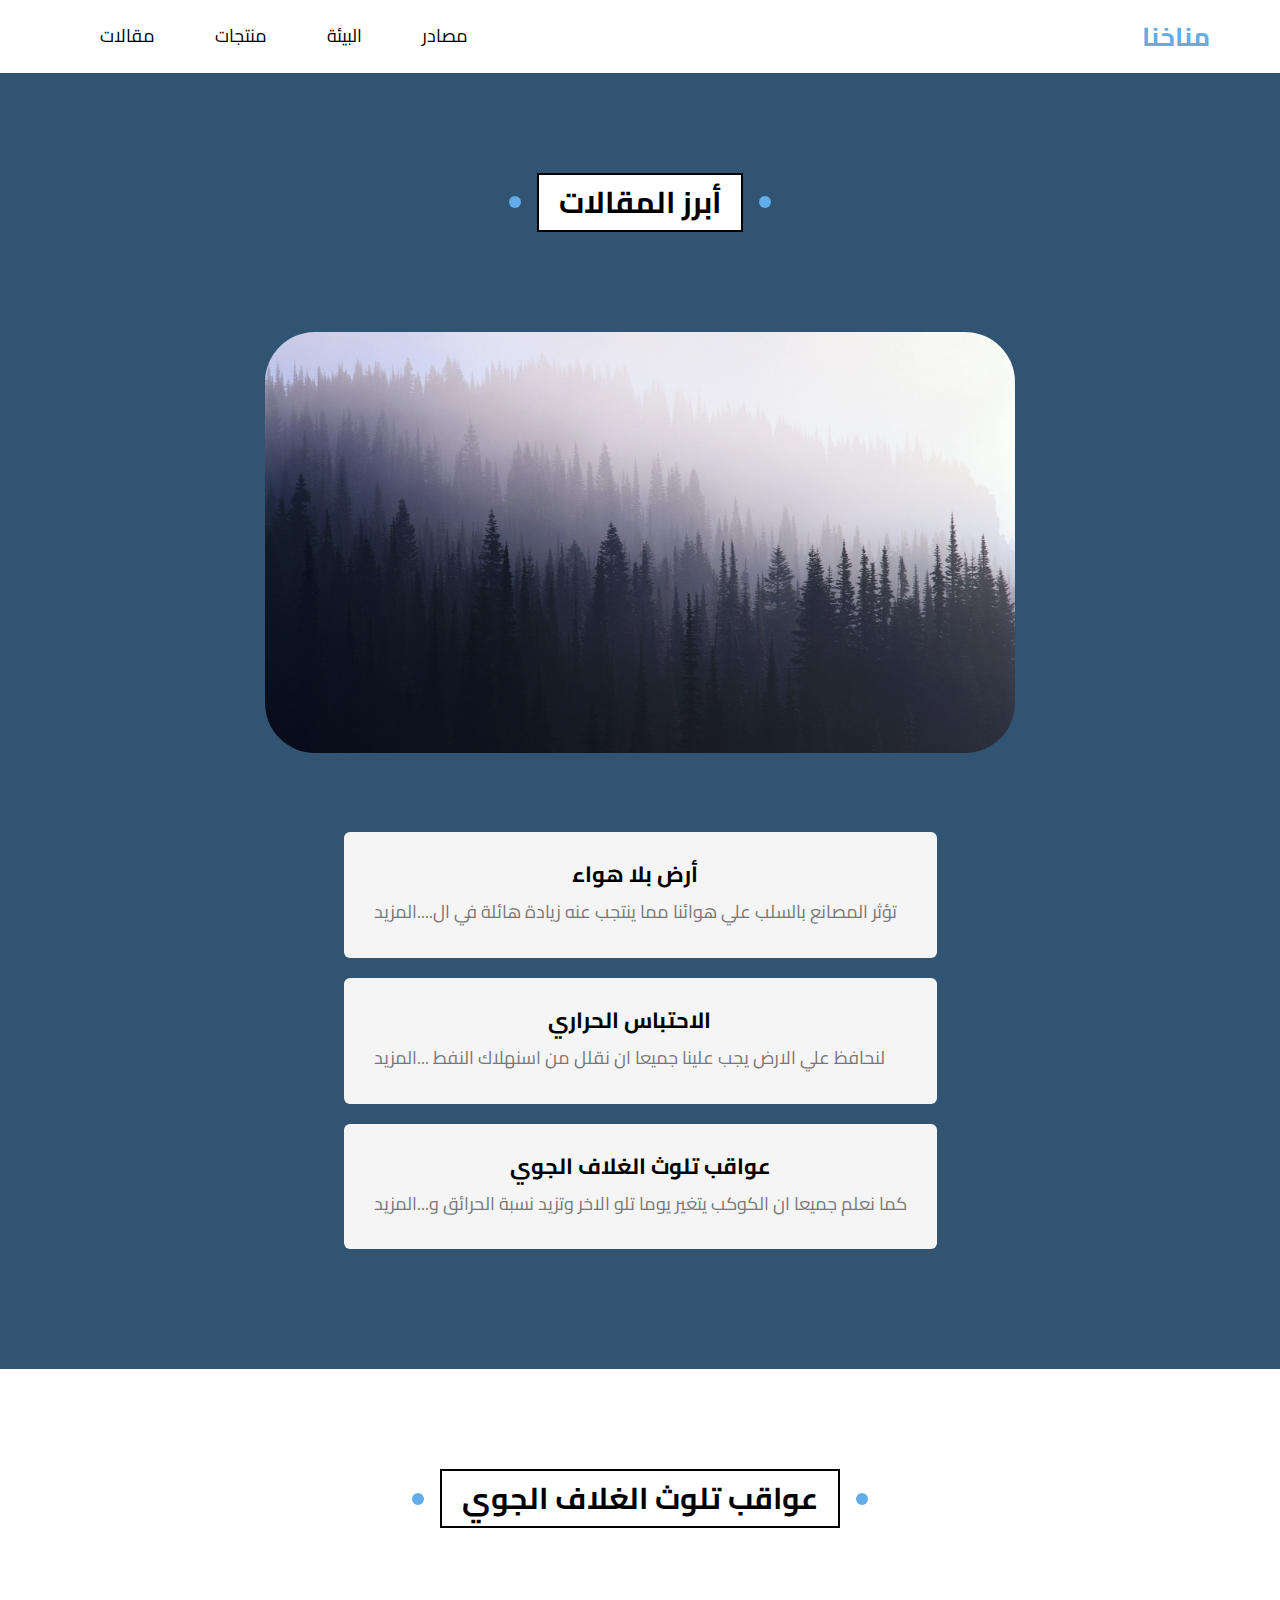
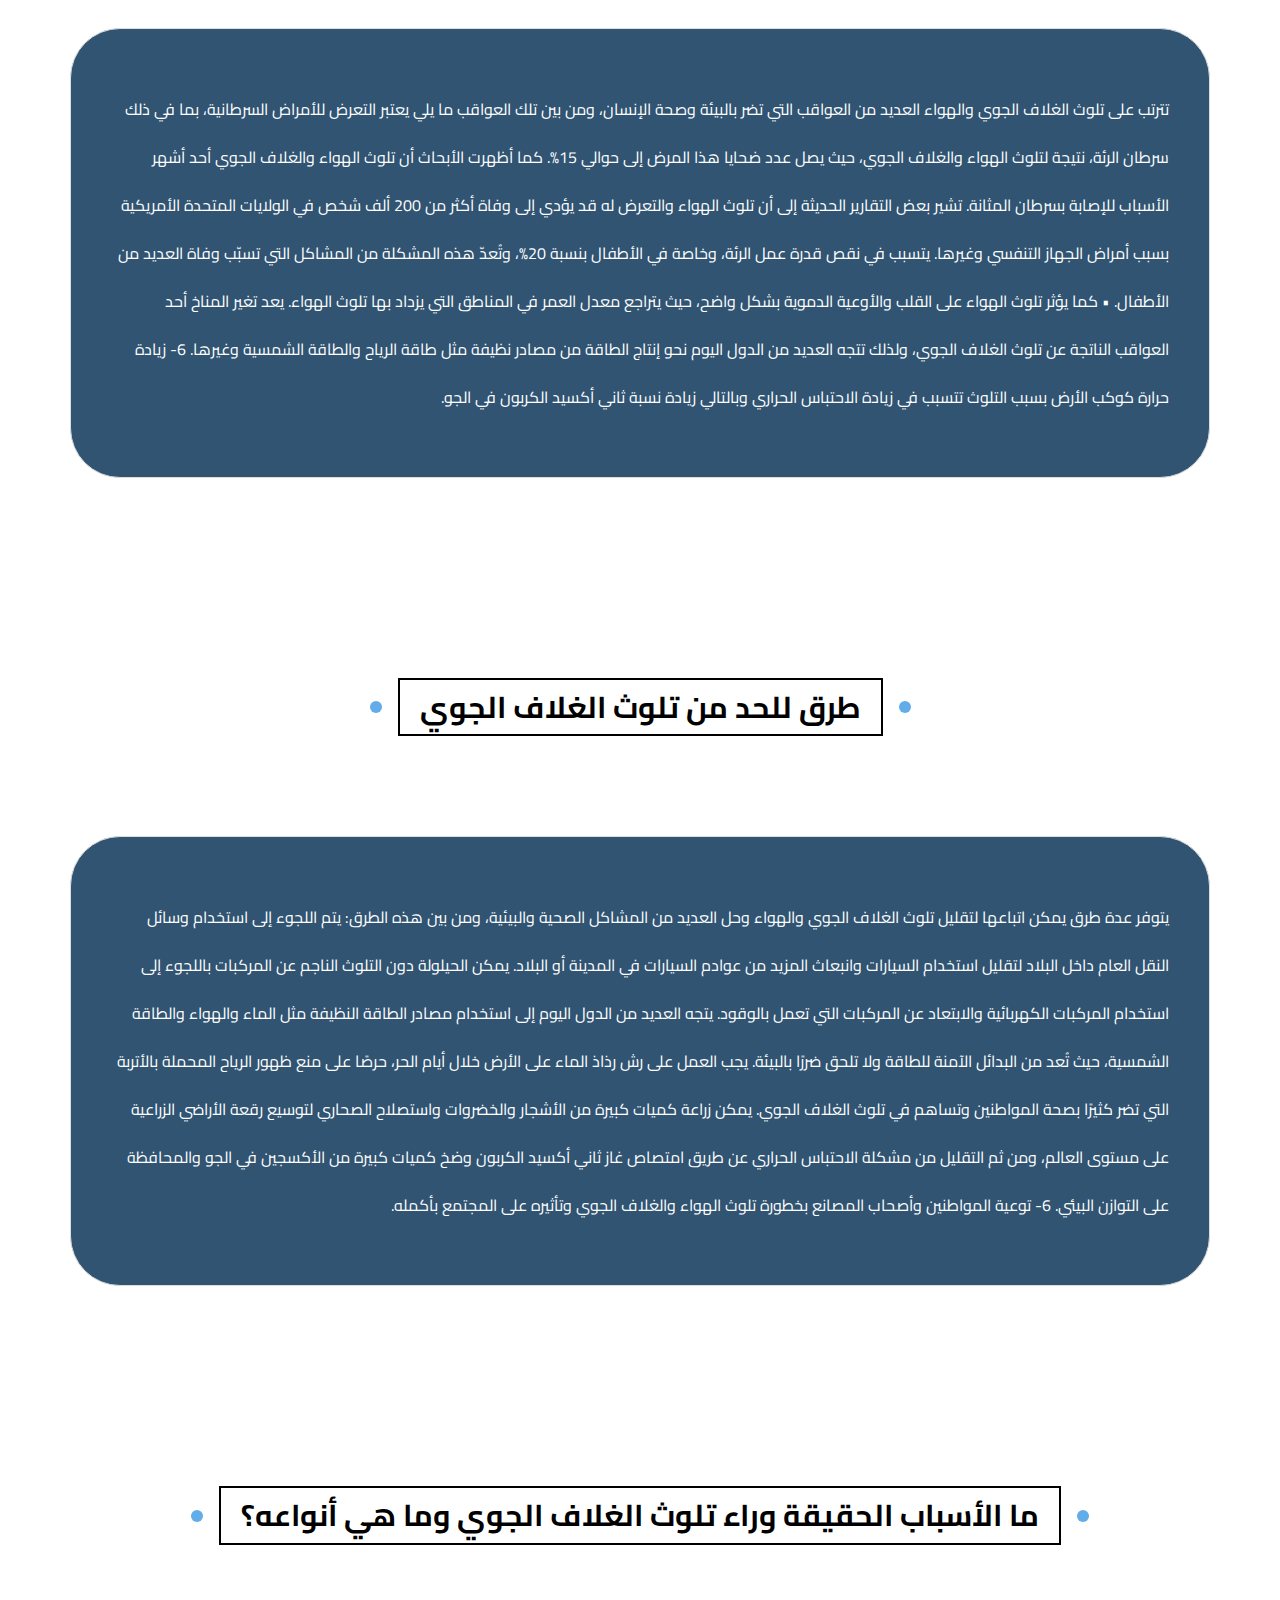
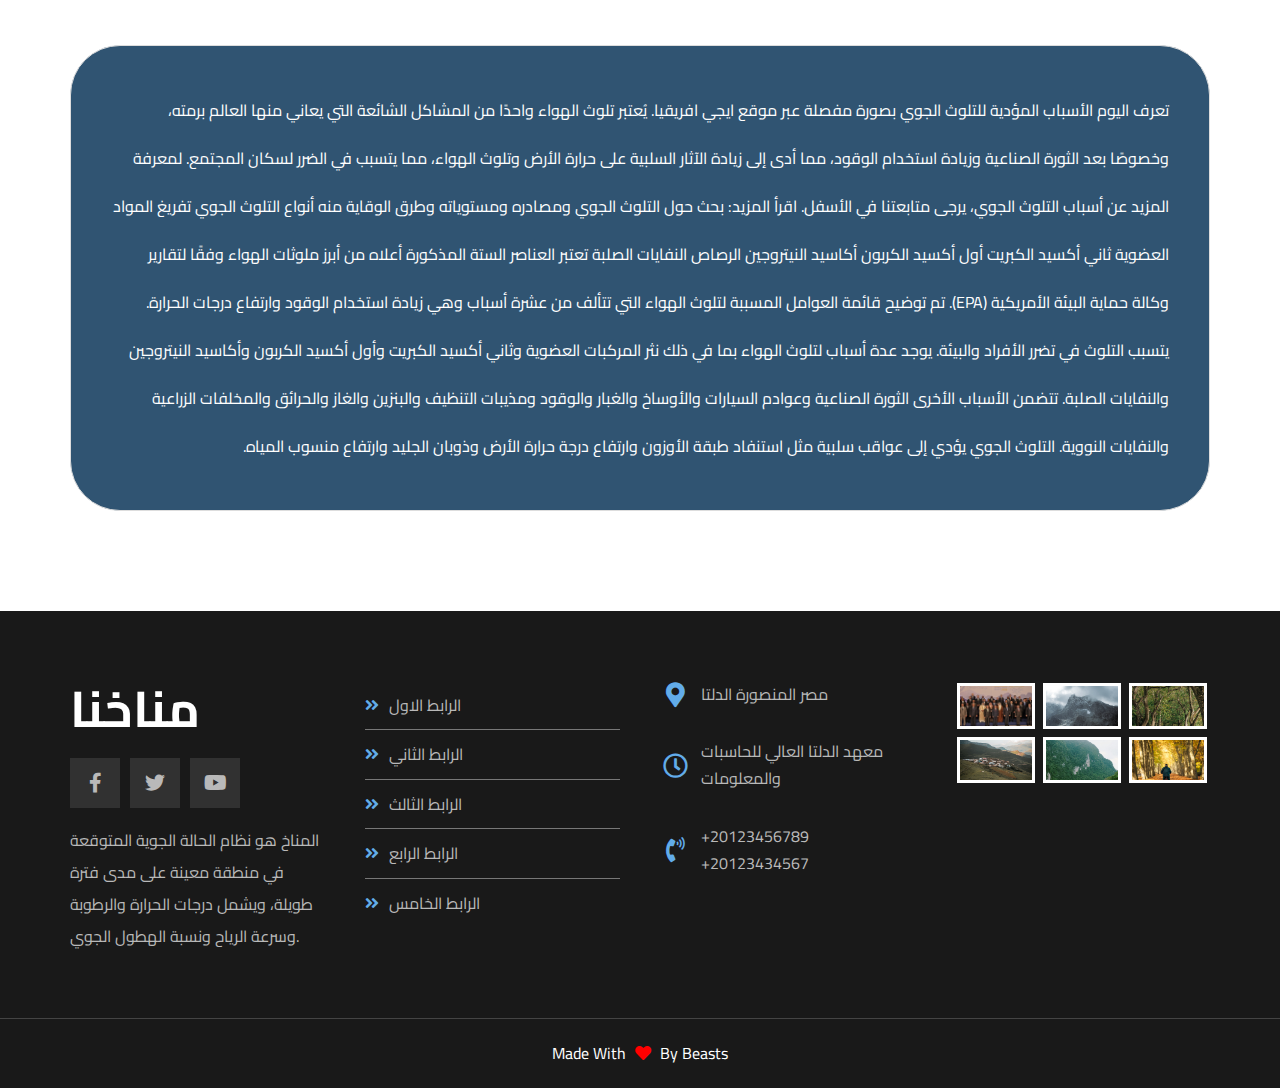
==== commit a46d24bc: "mm" ====
--- a/articles/air.html
+++ b/articles/air.html
@@ -8,7 +8,7 @@
   <!-- fontAwesome -->
   <link rel="stylesheet" href="../css/all.min.css">
   <link rel="stylesheet" href="../css/water.css">
-  <title>سر الحياة</title>
+  <title>الهواء والبيئة</title>
   <!-- goolge fonts  -->
   <link rel="preconnect" href="https://fonts.googleapis.com">
   <link rel="preconnect" href="https://fonts.gstatic.com" crossorigin>
@@ -33,7 +33,7 @@
     <div class="work-steps" id="work-steps">
       <h2 class="main-title">أبرز المقالات</h2>
       <div class="container">
-        <img src="../imgs/desert.jpg" alt="" class="lol">
+        <img src="../imgs/rrr.jpg" alt="" class="lol">
         <br>
         <div class="info">
           <div class="box">
@@ -48,13 +48,13 @@
             <div class="text">
               <h3>الاحتباس الحراري</h3>
               <p>
-                لنحافظ علي المحيط يجب علينا جميعا ان نقلل من اسنهلاك النفط ...المزيد
+                لنحافظ علي الارض يجب علينا جميعا ان نقلل من اسنهلاك النفط ...المزيد
               </p>
             </div>
           </div>
           <div class="box">
             <div class="text">
-              <h3> ملوثات الهواء</h3>
+              <h3> عواقب تلوث الغلاف الجوي </h3>
               <p>
                 كما نعلم جميعا ان الكوكب يتغير يوما تلو الاخر وتزيد نسبة الحرائق و...المزيد
               </p>
@@ -67,41 +67,68 @@
     <!-- start events  -->
     <!-- start videos   -->
     <div class="videos" id="videos">
-      <h2 class="main-title">الهواء </h2>
+      <h2 class="main-title">عواقب تلوث الغلاف الجوي </h2>
       <div class="container">
         <div class="holder">
-          <p>ماذا لو اختفت المياه؟ مصير يقودنا التغيير المناخي نحوه بثبات.
+          <p>تترتب على تلوث الغلاف الجوي والهواء العديد من العواقب التي تضر بالبيئة وصحة الإنسان، ومن بين تلك العواقب ما يلي
 
-            فالسحب تصبح شيئاً من الماضي، كونها مكونة من تبخر المياه. ومع ذلك تختفي الأمطار والثلوج والأعاصير والعواصف. وستكون التقلبات الجوية الوحيدة بأنماط الرياح.
-            
-            اختفاء المياه يعني اختفاء القطبين.
-            
-            ومع زوال غطائها الثلجي، ستتحول القارة القطبية الجنوبية إلى أرض قاحلة تبرزها سلاسل الجبال وأودية ضخمة.
-            
-            وفي نهاية المطاف ستتلاشى الحياة النباتية كونها خسرت مصدر الحياة، المياه، ومعها الحيوانات والبشر.
-            
-            ستتخذ أرضنا ملامح صحراء ضخمة، وسيشهد الكوكب حرارات شبيهة في الغليان، فالمحيطات تعمل كخزان حرارة للأرض، تمتص ثاني أكسيد الكربون من الهواء ما يمنع ارتفاع الحرارة.
-            
-            بلا المحيطات، سينتشر ثاني أكسيد الكربون في الجو، رافعاً بذلك الحرارة إلى درجات قياسية على غرار ما حصل لكوكب الزهرة الذي يعيش في ظل حرارة تبلغ 460 درجة مئوية.</p>
+            يعتبر التعرض للأمراض السرطانية، بما في ذلك سرطان الرئة، نتيجة لتلوث الهواء والغلاف الجوي، حيث يصل عدد ضحايا هذا المرض إلى حوالي 15%. كما أظهرت الأبحاث أن تلوث الهواء والغلاف الجوي أحد أشهر الأسباب للإصابة بسرطان المثانة.
+            
+            تشير بعض التقارير الحديثة إلى أن تلوث الهواء والتعرض له قد يؤدي إلى وفاة أكثر من 200 ألف شخص في الولايات المتحدة الأمريكية بسبب أمراض الجهاز التنفسي وغيرها.
+            
+            يتسبب في نقص قدرة عمل الرئة، وخاصة في الأطفال بنسبة 20%، وتُعدّ هذه المشكلة من المشاكل التي تسبّب وفاة العديد من الأطفال.
+            
+            • كما يؤثر تلوث الهواء على القلب والأوعية الدموية بشكل واضح، حيث يتراجع معدل العمر في المناطق التي يزداد بها تلوث الهواء.
+            
+            يعد تغير المناخ أحد العواقب الناتجة عن تلوث الغلاف الجوي، ولذلك تتجه العديد من الدول اليوم نحو إنتاج الطاقة من مصادر نظيفة مثل طاقة الرياح والطاقة الشمسية وغيرها.
+            
+            6- زيادة حرارة كوكب الأرض بسبب التلوث تتسبب في زيادة الاحتباس الحراري وبالتالي زيادة نسبة ثاني أكسيد الكربون في الجو.</p>
         </div>
       </div>
     </div>
     <div class="videos" id="videos">
-      <h2 class="main-title">أسباب انقراض الحيوانات البحرية</h2>
+      <h2 class="main-title">
+        طرق للحد من تلوث الغلاف الجوي
+      </h2>
       <div class="container">
         <div class="holder">
-          <p>تتواجد الحيوانات والكائنات على كوكب الأرض منذ آلاف السنين، سواء الحيوانات البرية أو البحرية، ويمكن تعريف الحياة البحرية بأنها تلك النباتات والحيوانات والكائنات الحية الأخرى، التي تنمو وتعيش في المسطحات المائية كالمحيطات والبحار، ومن هذه الكائنات الحية، العوالق والطحالب والأعشاب البحرية والأيكة الساحلية والأسماك بمختلف أنواعها والفقمات والدلافين والسلاحف البحرية والحيتان والقروش وثعالب الماء، والعديد والكثير من الكائنات الحية الأخرى. توجد العديد من الأسباب التي أدت إلى انقراض الكثير من الحيوانات البرية والبحرية، ومن الأسباب التي أدت إلى انقراض الحياة البحرية
-            ويعتبر تغير المناخ من أحد أهم أسباب انقراض الحياة البحرية، وبسبب مشكلة الاحتباس الحراري، حيث تغير طقس الكرة الأرضية خلال الفترة الماضية، وبسبب هذا التغير ارتفعت درجات الحرارة على الكوكب مما أدى إلى ذوبان القمم الجليدية وارتفاع مستوى سطح البحر، وتعمل ارتفاع درجة الحرارة أيضا على زيادة عملية ابيضاض المرجان والذي يؤدي بدوره إلى تساقط الشعب المرجانية، والتي تعتبر مصدر الغذاء الرئيسي للعديد من الكائنات البحرية.
+          <p>
+            يتوفر عدة طرق يمكن اتباعها لتقليل تلوث الغلاف الجوي والهواء وحل العديد من المشاكل الصحية والبيئية، ومن بين هذه الطرق:
+
+            يتم اللجوء إلى استخدام وسائل النقل العام داخل البلاد لتقليل استخدام السيارات وانبعاث المزيد من عوادم السيارات في المدينة أو البلاد.
+            
+            يمكن الحيلولة دون التلوث الناجم عن المركبات باللجوء إلى استخدام المركبات الكهربائية والابتعاد عن المركبات التي تعمل بالوقود.
+            
+            يتجه العديد من الدول اليوم إلى استخدام مصادر الطاقة النظيفة مثل الماء والهواء والطاقة الشمسية، حيث تُعد من البدائل الآمنة للطاقة ولا تلحق ضررًا بالبيئة.
+            
+            يجب العمل على رش رذاذ الماء على الأرض خلال أيام الحر، حرصًا على منع ظهور الرياح المحملة بالأتربة التي تضر كثيرًا بصحة المواطنين وتساهم في تلوث الغلاف الجوي.
+            
+            يمكن زراعة كميات كبيرة من الأشجار والخضروات واستصلاح الصحاري لتوسيع رقعة الأراضي الزراعية على مستوى العالم، ومن ثم التقليل من مشكلة الاحتباس الحراري عن طريق امتصاص غاز ثاني أكسيد الكربون وضخ كميات كبيرة من الأكسجين في الجو والمحافظة على التوازن البيئي.
+            
+            6- توعية المواطنين وأصحاب المصانع بخطورة تلوث الهواء والغلاف الجوي وتأثيره على المجتمع بأكمله.
           </p>
         </div>
       </div>
     </div>
     <div class="videos" id="videos">
-      <h2 class="main-title">الأثر البيئي لصناعة النفط</h2>
-      <div class="container">
-        <div class="holder">الأثر البيئي لصناعة النفط واسع النطاق وقابل للتوسع أيضًا، إذ أن له العديد من الاستخدامات. يعدّ كل من النفط الخام والغاز الطبيعي من مصادر الطاقة الأولية والمواد الخام التي تسهّل العديد من جوانب الحياة اليومية الحديثة والاقتصاد العالمي. زادت الإمدادات منها بسرعة على مدار المئة وخمسين عامًا الماضية، لتلبية متطلبات الزيادة السريعة في عدد السكان والإبداع والنزعة الاستهلاكية.
+      <h2 class="main-title">
+        ما الأسباب الحقيقة وراء تلوث الغلاف الجوي وما هي أنواعه؟
+      </h2>
+      <div class="container">
+        <div class="holder">
+          تعرف اليوم الأسباب المؤدية للتلوث الجوي بصورة مفصلة عبر موقع ايجي افريقيا. يُعتبر تلوث الهواء واحدًا من المشاكل الشائعة التي يعاني منها العالم برمته، وخصوصًا بعد الثورة الصناعية وزيادة استخدام الوقود، مما أدى إلى زيادة الآثار السلبية على حرارة الأرض وتلوث الهواء، مما يتسبب في الضرر لسكان المجتمع. لمعرفة المزيد عن أسباب التلوث الجوي، يرجى متابعتنا في الأسفل.
 
-          تُنتج كميات كبيرة من النفايات السامة وغير السامة أثناء مراحل استخراج النفط والغاز وتكريرهما ونقلهما. يمكن لبعض المنتجات الصناعية الثانوية، مثل المركبات العضوية المتطايرة ومركبات النيتروجين والكبريت، والنفط المتسرب، أن تلوث الهواء والماء والتربة بمستويات ضارة حيويًا، عندما تُدار بشكل غير صحيح. يعد الاحترار المناخي وتحمض المحيطات وارتفاع مستوى سطح البحر تغيرات عالمية تعززها انبعاثات الصناعة من غازات الدفيئة مثل ثاني أكسيد الكربون والميثان، والهباء الجوي الدقيق مثل الكربون الأسود
+          اقرأ المزيد: بحث حول التلوث الجوي ومصادره ومستوياته وطرق الوقاية منه
+          
+          أنواع التلوث الجوي
+          تفريغ المواد العضوية
+          ثاني أكسيد الكبريت
+          أول أكسيد الكربون
+          أكاسيد النيتروجين
+          الرصاص
+          النفايات الصلبة
+          تعتبر العناصر الستة المذكورة أعلاه من أبرز ملوثات الهواء وفقًا لتقارير وكالة حماية البيئة الأمريكية (EPA). تم توضيح قائمة العوامل المسببة لتلوث الهواء التي تتألف من عشرة أسباب وهي 
+          زيادة استخدام الوقود وارتفاع درجات الحرارة. يتسبب التلوث في تضرر الأفراد والبيئة. يوجد عدة أسباب لتلوث الهواء بما في ذلك نثر المركبات العضوية وثاني أكسيد الكبريت وأول أكسيد الكربون وأكاسيد النيتروجين والنفايات الصلبة. تتضمن الأسباب الأخرى الثورة الصناعية وعوادم السيارات والأوساخ والغبار والوقود ومذيبات التنظيف والبنزين والغاز والحرائق والمخلفات الزراعية والنفايات النووية. التلوث الجوي يؤدي إلى عواقب سلبية مثل استنفاد طبقة الأوزون وارتفاع درجة حرارة الأرض وذوبان الجليد وارتفاع منسوب المياه. 
         </div>
       </div>
     </div>
--- a/css/water.css
+++ b/css/water.css
@@ -6,9 +6,9 @@
 }
 :root {
   --main-color: #62ace9;
-  --main-color-alt: #2196F3;
-  --light-color:#fafafa;
-  --overlay:rgb(0 0 0 / 50%);
+  --main-color-alt: #2196f3;
+  --light-color: #fafafa;
+  --overlay: rgb(0 0 0 / 50%);
   --main-transition: 0.3s;
   --main-padding-top: 100px;
   --main-padding-bottom: 100px;
@@ -20,7 +20,7 @@
 }
 
 body {
-  font-family: 'Cairo', sans-serif;
+  font-family: "Cairo", sans-serif;
 }
 
 a {
@@ -204,13 +204,13 @@
   }
 }
 
-.header .main-nav>li:hover .mega-menu {
+.header .main-nav > li:hover .mega-menu {
   opacity: 1;
   z-index: 100;
   top: calc(100% + 1px);
 }
 
-.header .main-nav>li>a {
+.header .main-nav > li > a {
   display: flex;
   justify-content: center;
   align-items: center;
@@ -224,14 +224,14 @@
 }
 
 @media (max-width: 767px) {
-  .header .main-nav>li>a {
+  .header .main-nav > li > a {
     padding: 10px;
     font-size: 14px;
     height: 40px;
   }
 }
 
-.header .main-nav>li>a::before {
+.header .main-nav > li > a::before {
   content: "";
   position: absolute;
   width: 100%;
@@ -242,12 +242,12 @@
   transition: var(--main-transition);
 }
 
-.header .main-nav>li>a:hover {
+.header .main-nav > li > a:hover {
   color: var(--main-color);
   background-color: var(--light-color);
 }
 
-.header .main-nav>li>a:hover::before {
+.header .main-nav > li > a:hover::before {
   left: 0;
 }
 
@@ -332,722 +332,6 @@
 }
 
 /* end header  */
-/* start landing  */
-.landing {
-  position: relative;
-  background-image: url("../imgs/www.jpg");
-  background-size: 2000px;
-}
-
-.landing::before {
-  content: "";
-  position: absolute;
-  left: 0;
-  top: -40px;
-  width: 100%;
-  height: 100%;
-  background-color: #ececec;
-  z-index: -1;
-  transform: skewY(-6deg);
-  transform-origin: top left;
-}
-.lol {
-  width: 500px;
-  border-radius: 20px;
-}
-.landing .container {
-  min-height: calc(100vh - 73px);
-  display: flex;
-  align-items: center;
-  padding-bottom: 120px;
-}
-
-.landing .text {
-  flex: 1;
-  color: white;
-}
-
-@media (max-width: 991px) {
-  .landing .text {
-    text-align: center;
-    color: white;
-  }
-}
-
-.landing .text h1 {
-  font-size: 40px;
-  margin: 0;
-  letter-spacing: -2px;
-  color: white;
-}
-
-@media (max-width: 991px) {
-  .landing .text h1 {
-    font-size: 28px;
-  }
-}
-
-.landing .text p {
-  font-size: 23px;
-  line-height: 1.7;
-  margin: 5px 0 0;
-  color: white; 
-  max-width: 500px;
-}
-
-@media (max-width: 991px) {
-  .landing .text p {
-    margin: 10px auto;
-    font-size: 18px;
-    color: white;
-  }
-}
-
-.landing .image .planet {
-  position: relative;
-  border-radius: 10px;
-  width: 300px;
-  animation: up-and-down 5s linear infinite;
-}
-
-@media (max-width: 991px) {
-  .landing .image {
-    display: none;
-  }
-}
-
-.landing .go-down {
-  color: var(--main-color);
-  position: absolute;
-  left: 50%;
-  bottom: 30px;
-  transform: translateX(-50%);
-  transition: var(--main-transition);
-}
-
-.landing .go-down:hover {
-  color: var(--main-color-alt);
-}
-
-.landing .go-down i {
-  animation: bouncing 1.5s infinite;
-}
-
-/* end landing  */
-/* start articles  */
-.articles {
-  padding-top: var(--main-padding-top);
-  padding-bottom: var(--main-padding-bottom);
-  position: relative;
-}
-
-.articles .container {
-  display: grid;
-  grid-template-columns: repeat(auto-fill, minmax(250px, 1fr));
-  gap: 40px;
-}
-
-.articles .box {
-  box-shadow: 0 2px 15px rgb(0 0 0 / 10%);
-  background-color: white;
-  border-radius: 6px;
-  overflow: hidden;
-  transition: transform var(--main-transition), box-shadow var(--main-transition);
-}
-
-.articles .box:hover {
-  transform: translateY(-10px);
-  box-shadow: 0 2px 15px rgb(0 0 0 / 20%);
-}
-
-.articles .box img {
-  max-width: 100%;
-
-}
-
-.articles .box .content {
-  padding: 20px
-}
-
-.articles .box .content h3 {
-  margin: 0;
-}
-
-.articles .box .content p {
-  margin: 10px 0 0 0;
-  line-height: 1.5;
-  color: #777;
-}
-
-.articles .box .info {
-  padding: 20px;
-  border-top: 1px solid #e6e6e7;
-  display: flex;
-  justify-content: space-between;
-  align-items: center;
-}
-
-.articles .box .info a {
-  color: var(--main-color);
-  font-weight: bold;
-}
-
-.articles .box .info i {
-  color: var(--main-color);
-}
-
-.articles .box:hover .info i {
-  animation: moving-arrow 0.6s linear infinite;
-}
-
-/* start articles  */
-/* start gallery  */
-.gallery {
-  padding-top: var(--main-padding-top);
-  padding-bottom: var(--main-padding-bottom);
-  position: relative;
-  background-color: var(--section-background);
-}
-
-.gallery .container {
-  display: grid;
-  grid-template-columns: repeat(auto-fill, minmax(300px, 1fr));
-  gap: 40px;
-}
-
-.gallery .box {
-  padding: 15px;
-  background-color: white;
-  box-shadow: 0px 12px 20px 0px rgb(0 0 0 / 13%), 0px 2px 4px 0px rgb(0 0 0 / 12%);
-}
-
-.gallery .box .image {
-  position: relative;
-  overflow: hidden;
-}
-
-.gallery .box .image::before {
-  content: "";
-  position: absolute;
-  width: 0;
-  height: 0;
-  left: 50%;
-  top: 50%;
-  transform: translate(-50%, -50%);
-  background-color: rgb(255 255 255 / 20%);
-  opacity: 0;
-  z-index: 2;
-}
-
-.gallery .box .image:hover::before {
-  animation: flashing 0.7s;
-}
-
-.gallery .box img {
-  max-width: 100%;
-  transition: var(--main-transition);
-}
-
-.gallery .box .image:hover img {
-  transform: rotate(5deg) scale(1.1);
-}
-
-/* start features  */
-.features {
-  padding-top: var(--main-padding-top);
-  padding-bottom: var(--main-padding-bottom);
-  position: relative;
-  background-color: white;
-}
-
-.features .container {
-  display: grid;
-  grid-template-columns: repeat(auto-fill, minmax(300px, 1fr));
-  gap: 40px;
-}
-
-.features .box {
-  text-align: center;
-  border: 1px solid #ccc;
-}
-
-.features .box .img-holder {
-  position: relative;
-  overflow: hidden;
-}
-
-.features .box .img-holder::before {
-  content: "";
-  position: absolute;
-  left: 0;
-  top: -1px;
-  width: 100%;
-  height: 100%;
-}
-
-.features .box .img-holder::after {
-  content: "";
-  position: absolute;
-  bottom: 0;
-  right: 0;
-  border-style: solid;
-  border-width: 0 0 170px 500px;
-  border-color: transparent transparent white transparent;
-  transition: var(--main-transition);
-}
-
-.features .box .img-holder img {
-  max-width: 100%;
-}
-
-.features .box:hover .img-holder::after {
-  border-width: 170px 500px 170px 0;
-}
-
-.features .box h2 {
-  position: relative;
-  font-size: 40px;
-  margin: auto;
-  width: fit-content;
-}
-
-.features .box h2::after {
-  content: "";
-  position: absolute;
-  bottom: -20px;
-  left: 15px;
-  height: 5px;
-  width: calc(100% - 30px);
-}
-
-.features .box p {
-  line-height: 2;
-  font-size: 20px;
-  margin: 30px 0;
-  padding: 25px;
-  color: #777;
-}
-
-.features .box a {
-  display: block;
-  border: 3px solid;
-  width: fit-content;
-  margin: 0 auto 30px;
-  padding: 10px 20px;
-  font-size: 22px;
-  font-weight: bold;
-  transition: var(--main-transition);
-}
-
-.features .quality .img-holder::before {
-  background-color: rgb(244 64 54 / 60%);
-}
-
-.features .quality h2::after {
-  background-color: #f44036;
-}
-
-.features .quality a {
-  color: #f44036;
-  border-color: #f44036;
-  background: linear-gradient(to right, #f44036 50%, white 50%);
-  background-size: 200% 100%;
-  background-position: right bottom;
-}
-
-.features .box:hover a {
-  background-position: left bottom;
-  color: white;
-}
-
-.features .time .img-holder::before {
-  background-color: rgb(0 150 136 / 60%);
-}
-
-.features .time h2::after {
-  background-color: #009688;
-}
-
-.features .time a {
-  color: #009688;
-  border-color: #009688;
-  background: linear-gradient(to right, #009688 50%, white 50%);
-  background-size: 200% 100%;
-  background-position: right bottom;
-}
-
-.features .box:hover a {
-  background-position: left bottom;
-  color: white;
-}
-
-.features .passion .img-holder::before {
-  background-color: rgb(3 169 244 / 60%);
-}
-
-.features .passion h2::after {
-  background-color: #03a9f4;
-}
-
-.features .passion a {
-  color: #03a9f4;
-  border-color: #03a9f4;
-  background: linear-gradient(to right, #03a9f4 50%, white 50%);
-  background-size: 200% 100%;
-  background-position: right bottom;
-}
-
-.features .box:hover a {
-  background-position: left bottom;
-  color: white;
-}
-
-/* end features  */
-/* start testimonials */
-.testimonials {
-  padding-top: var(--main-padding-top);
-  padding-bottom: var(--main-padding-bottom);
-  position: relative;
-  background-color: var(--section-background);
-}
-
-.testimonials .container {
-  display: grid;
-  grid-template-columns: repeat(auto-fill, minmax(300px, 1fr));
-  gap: 40px;
-}
-
-.testimonials .box {
-  position: relative;
-  background-color: white;
-  box-shadow: 0 2px 4px rgb(0 0 0 / 7%);
-  border-radius: 6px;
-  padding: 20px;
-}
-
-.testimonials .box img {
-  position: absolute;
-  right: -10px;
-  top: -20px;
-  width: 100px;
-  border-radius: 50%;
-  border: 10px solid var(--section-background);
-}
-
-.testimonials .box h3 {
-  margin-bottom: 10px;
-  color: var(--main-color);
-  text-transform: capitalize;
-}
-
-.testimonials .box .title {
-  margin-bottom: 10px;
-  color: #777;
-  display: block;
-}
-
-.testimonials .box .rate .filled {
-  color: #ffc107;
-}
-
-.testimonials .box p {
-  line-height: 1.5;
-  margin-top: 10px;
-  margin-bottom: 0;
-  color: #333;
-}
-
-/* end testimonials */
-/* start teams */
-.team {
-  padding-top: var(--main-padding-top);
-  padding-bottom: var(--main-padding-bottom);
-  position: relative;
-}
-
-.team .container {
-  display: grid;
-  grid-template-columns: repeat(auto-fill, minmax(300px, 1fr));
-  gap: 30px;
-}
-
-.team .box {
-  position: relative;
-}
-
-.team .box::before,
-.team .box::after {
-  content: "";
-  position: absolute;
-  top: 0;
-  right: 0;
-  height: 100%;
-  background-color: #f3f3f3;
-  border-radius: 10px;
-  transition: var(--main-transition);
-}
-
-.team .box::before {
-  z-index: -2;
-  width: calc(100% - 60px);
-}
-
-.team .box::after {
-  z-index: -1;
-  background-color: #e4e4e4;
-  width: 0;
-}
-
-.team .box:hover::after {
-  width: calc(100% - 60px);
-}
-
-.team .box .data {
-  display: flex;
-  align-items: center;
-  padding-top: 60px;
-}
-
-.team .box .data img {
-  width: calc(100% - 60px);
-  transition: var(--main-transition);
-  border-radius: 10px;
-}
-
-.team .box:hover img {
-  filter: grayscale(50%);
-}
-
-.team .box .data .social {
-  width: 60px;
-  display: flex;
-  flex-direction: column;
-  align-items: center;
-  gap: 20px;
-}
-
-.team .box .data .social a {
-  width: 60px;
-  height: 30px;
-  display: flex;
-  align-items: center;
-  justify-content: center;
-}
-
-.team .box .data .social a:hover i {
-  color: var(--main-color);
-}
-
-.team .box .data .social i {
-  color: #777;
-  transition: var(--main-transition);
-}
-
-.team .box .info {
-  padding-left: 80px;
-}
-
-.team .box .info h3 {
-  margin-bottom: 0;
-  color: var(--main-color);
-  font-size: 22px;
-  transition: var(--main-transition);
-}
-
-.team .box .info p {
-  margin-top: 10px;
-  margin-bottom: 25px;
-}
-
-.team .box:hover .info h3 {
-  color: #777;
-}
-
-@media (max-width: 767px) {
-  .team .box::before {
-    width: 100%;
-  }
-
-  .team .box:hover::after {
-    width: 100%;
-  }
-
-  .team .box .data img {
-    margin: 0 30px;
-  }
-
-  .team .box .data .social {
-    gap: 0;
-    flex-direction: row;
-    position: absolute;
-    bottom: 0;
-    width: 100%;
-    justify-content: space-around;
-    margin: 20px 0 20px 0;
-  }
-
-  .team .box .info {
-    padding: 0;
-    display: flex;
-    flex-direction: column;
-    align-items: center;
-    justify-content: center;
-    padding-bottom: 60px;
-  }
-
-  .team .box .info p {
-    margin: 20px 0 20px 0;
-  }
-}
-
-/* end teams */
-/* start services  */
-.services {
-  padding-top: var(--main-padding-top);
-  padding-bottom: var(--main-padding-bottom);
-  position: relative;
-  background-color: var(--section-background);
-}
-
-.services .container {
-  display: grid;
-  grid-template-columns: repeat(auto-fill, minmax(300px, 1fr));
-  gap: 40px;
-}
-
-.services .box {
-  background-color: white;
-  box-shadow: 0 12px 20px 0 rgb(0 0 0 / 13%), 0 2px 4px 0 rgb(0 0 0 / 12%);
-  counter-increment: services;
-  transition: var(--main-transition);
-  position: relative;
-}
-
-.services .box::before {
-  content: "";
-  position: absolute;
-  height: 3px;
-  left: 50%;
-  transform: translateX(-50%);
-  top: -3px;
-  background-color: var(--main-color);
-  width: 0;
-  transition: var(--main-transition);
-}
-
-.services .box:hover {
-  transform: translateY(-10px);
-}
-
-.services .box:hover::before {
-  width: 100%;
-}
-
-.services .box>i {
-  margin: 40px auto 20px;
-  display: block;
-  text-align: center;
-  color: #d5d5d5;
-}
-
-.services .box>h3 {
-  text-align: center;
-  margin: 20px 0 40px;
-  font-size: 25px;
-  color: var(--main-color);
-}
-
-.services .box .info {
-  padding: 15px;
-  position: relative;
-  color: #f9f9f9;
-  text-align: right;
-}
-
-.services .box .info::before {
-  content: "0" counter(services);
-  position: absolute;
-  background-color: var(--main-color);
-  color: white;
-  left: 0;
-  top: 0;
-  height: 100%;
-  width: 80px;
-  font-size: 30px;
-  font-weight: bold;
-  display: flex;
-  justify-content: center;
-  align-items: center;
-  padding-right: 15px;
-}
-
-.services .box .info::after {
-  content: "";
-  position: absolute;
-  background-color: #d5d5d5;
-  top: 0;
-  left: 80px;
-  width: 50px;
-  height: calc(100% + 0.4px);
-  transform: skewX(-30deg);
-}
-
-.services .box .info a {
-  color: var(--main-color);
-}
-
-/* end services  */
-/* start skills */
-.our-skills {
-  padding-top: var(--main-padding-top);
-  padding-bottom: var(--main-padding-bottom);
-  position: relative;
-}
-
-.our-skills .container {
-  display: flex;
-  align-items: center;
-}
-
-.our-skills .skills {
-  flex: 1;
-}
-
-.our-skills .skill h3 {
-  display: flex;
-  justify-content: space-between;
-  align-items: center;
-}
-
-.our-skills .skill h3 span {
-  font-size: 12px;
-  border: 1px solid #ccc;
-  padding: 3px 5px;
-  border-radius: 4px;
-  color: var(--main-color);
-}
-
-.our-skills .skill .the-progress {
-  height: 30px;
-  background-color: #eee;
-  position: relative;
-}
-
-.our-skills .skill .the-progress span {
-  position: absolute;
-  background-color: var(--main-color);
-  top: 0;
-  left: 0;
-  height: 100%;
-}
-
-@media (max-width:991px) {
-  .our-skills .container img {
-    display: none;
-  }
-}
-
-/* end skills  */
 /* start works  */
 .work-steps {
   padding-top: var(--main-padding-top);
@@ -1061,6 +345,12 @@
   flex-direction: column;
   align-items: center;
   justify-content: space-between;
+}
+
+.work-steps .container .lol {
+  width: 750px;
+  margin-bottom: 60px;
+  border-radius: 50px;
 }
 
 .work-steps .image {
@@ -1436,10 +726,14 @@
   display: flex;
   justify-content: center;
   background-color: var(--section-background);
+  color: white;
+  line-height: 3;
+  direction: rtl;
   border: 1px solid #ddd;
-}
-
-@media (max-width:991px) {
+  padding: 40px;
+}
+
+@media (max-width: 991px) {
   .videos .holder {
     flex-direction: column;
   }
@@ -1937,7 +1231,6 @@
 /* end footer  */
 /* start animation  */
 @keyframes up-and-down {
-
   0%,
   100% {
     top: 0;
@@ -1949,7 +1242,6 @@
 }
 
 @keyframes bouncing {
-
   0%,
   10%,
   20%,
@@ -2006,7 +1298,6 @@
 }
 
 @keyframes flashing {
-
   0%,
   40% {
     opacity: 1;
@@ -2020,7 +1311,6 @@
 }
 
 @keyframes change-background {
-
   0%,
   100% {
     background-image: url(../imgs/discount-background1.jpg);
@@ -2034,7 +1324,7 @@
   scroll-behavior: smooth;
 }
 body {
-  font-family: 'Cairo', sans-serif;
+  font-family: "Cairo", sans-serif;
 }
 a {
   text-decoration: none;
@@ -2071,7 +1361,7 @@
 .main-title {
   margin: 0 auto 100px;
   border: 2px solid black;
-  padding: 10px 20px ;
+  padding: 10px 20px;
   font-size: 30px;
   width: fit-content;
   position: relative;
@@ -2125,7 +1415,7 @@
   width: 100%;
   height: 30px;
   background-image: linear-gradient(135deg, white 25%, transparent 25%),
-  linear-gradient(225deg, white 25%, transparent 25%);
+    linear-gradient(225deg, white 25%, transparent 25%);
   background-size: 40px 40px;
   z-index: 1;
 }
@@ -2137,11 +1427,11 @@
   position: absolute;
 }
 .dots-up {
-  top:200px;
+  top: 200px;
   right: 0;
 }
 .dots-down {
-  bottom:200px;
+  bottom: 200px;
   left: 0;
 }
 .dots-right {
@@ -2375,7 +1665,7 @@
 خلي بالك متنتنساهوش تاني بقا */
 @media (max-width: 991px) {
   .landing .image {
-    display: none  ;
+    display: none;
   }
 }
 .landing .go-down {
@@ -2400,7 +1690,7 @@
   position: relative;
 }
 .articles .container {
-  display:grid;
+  display: grid;
   grid-template-columns: repeat(auto-fill, minmax(250px, 1fr));
   gap: 40px;
 }
@@ -2409,7 +1699,8 @@
   background-color: white;
   border-radius: 6px;
   overflow: hidden;
-  transition: transform var(--main-transition), box-shadow var(--main-transition);
+  transition: transform var(--main-transition),
+    box-shadow var(--main-transition);
 }
 .articles .box:hover {
   transform: translateY(-10px);
@@ -2417,10 +1708,9 @@
 }
 .articles .box img {
   max-width: 100%;
-
 }
 .articles .box .content {
-padding: 20px
+  padding: 20px;
 }
 .articles .box .content h3 {
   margin: 0;
@@ -2463,7 +1753,8 @@
 .gallery .box {
   padding: 15px;
   background-color: white;
-  box-shadow: 0px 12px 20px 0px rgb(0 0 0 / 13%), 0px 2px 4px 0px rgb(0 0 0 / 12%);
+  box-shadow: 0px 12px 20px 0px rgb(0 0 0 / 13%),
+    0px 2px 4px 0px rgb(0 0 0 / 12%);
 }
 .gallery .box .image {
   position: relative;
@@ -2477,7 +1768,7 @@
   left: 50%;
   top: 50%;
   transform: translate(-50%, -50%);
-  background-color: rgb( 255 255 255 / 20%);
+  background-color: rgb(255 255 255 / 20%);
   opacity: 0;
   z-index: 2;
 }
@@ -2512,8 +1803,8 @@
   gap: 40px;
 }
 .features .box {
-    text-align: center;
-    border: 1px solid #ccc;
+  text-align: center;
+  border: 1px solid #ccc;
 }
 .features .box .img-holder {
   position: relative;
@@ -2541,7 +1832,7 @@
   max-width: 100%;
 }
 .features .box:hover .img-holder::after {
-  border-width: 170px 500px 170px 0 ;
+  border-width: 170px 500px 170px 0;
 }
 .features .box h2 {
   position: relative;
@@ -2555,18 +1846,18 @@
   bottom: -20px;
   left: 15px;
   height: 5px;
-  width: calc(100% - 30px );
+  width: calc(100% - 30px);
 }
 .features .box p {
   line-height: 2;
   font-size: 20px;
-  margin: 30px 0 ;
+  margin: 30px 0;
   padding: 25px;
   color: #777;
 }
 .features .box a {
   display: block;
-  border: 3px solid ;
+  border: 3px solid;
   width: fit-content;
   margin: 0 auto 30px;
   padding: 10px 20px;
@@ -2575,7 +1866,7 @@
   transition: var(--main-transition);
 }
 .features .quality .img-holder::before {
-  background-color: rgb( 244 64 54 / 60%);
+  background-color: rgb(244 64 54 / 60%);
 }
 .features .quality h2::after {
   background-color: #f44036;
@@ -2592,7 +1883,7 @@
   color: white;
 }
 .features .time .img-holder::before {
-  background-color: rgb( 0 150 136 / 60%);
+  background-color: rgb(0 150 136 / 60%);
 }
 .features .time h2::after {
   background-color: #009688;
@@ -2609,7 +1900,7 @@
   color: white;
 }
 .features .passion .img-holder::before {
-  background-color: rgb( 3 169 244 / 60%);
+  background-color: rgb(3 169 244 / 60%);
 }
 .features .passion h2::after {
   background-color: #03a9f4;
@@ -2700,7 +1991,7 @@
 }
 .team .box::before {
   z-index: -2;
-  width: calc(100% - 60px);  
+  width: calc(100% - 60px);
 }
 .team .box::after {
   z-index: -1;
@@ -2712,15 +2003,15 @@
 }
 .team .box .data {
   display: flex;
-  align-items: center  ;
+  align-items: center;
   padding-top: 60px;
 }
-.team .box .data img{
+.team .box .data img {
   width: calc(100% - 60px);
   transition: var(--main-transition);
   border-radius: 10px;
 }
-.team .box:hover img  {
+.team .box:hover img {
   filter: grayscale(50%);
 }
 .team .box .data .social {
@@ -2762,7 +2053,7 @@
 }
 @media (max-width: 767px) {
   .team .box::before {
-    width: 100%;  
+    width: 100%;
   }
   .team .box:hover::after {
     width: 100%;
@@ -2798,7 +2089,7 @@
   padding-bottom: var(--main-padding-bottom);
   position: relative;
   background-color: var(--section-background);
-} 
+}
 .services .container {
   display: grid;
   grid-template-columns: repeat(auto-fill, minmax(300px, 1fr));
@@ -2873,7 +2164,7 @@
   transform: skewX(-30deg);
 }
 .services .box .info a {
-color: var(--main-color);
+  color: var(--main-color);
 }
 /* end services  */
 /* start skills */
@@ -2913,7 +2204,7 @@
   left: 0;
   height: 100%;
 }
-@media (max-width:991px) {
+@media (max-width: 991px) {
   .our-skills .container img {
     display: none;
   }
@@ -2931,7 +2222,7 @@
   align-items: center;
   justify-content: space-between;
 }
-.work-steps  .image {
+.work-steps .image {
   max-width: 100%;
   margin-right: 100px;
 }
@@ -2940,7 +2231,7 @@
   background-color: #f6f5f5;
   padding: 30px;
   margin-bottom: 20px;
-  border:wpx solid white;
+  border: wpx solid white;
   border-radius: 6px;
   display: flex;
   align-items: center;
@@ -2983,7 +2274,7 @@
   .work-steps .image {
     margin: 0 0 100px;
   }
-  .work-steps .info .box  {
+  .work-steps .info .box {
     flex-direction: column;
   }
   .work-steps .info .box img {
@@ -3055,13 +2346,13 @@
   text-align: center;
   font-size: 30px;
   margin: 40px 0 0;
-} 
+}
 .events .description {
   text-align: center;
   font-size: 19px;
   line-height: 1.7;
   color: #777;
-} 
+}
 .events .subscribe {
   width: 100%;
   margin-top: 50px;
@@ -3078,7 +2369,7 @@
 .events .subscribe form input[type="email"] {
   padding: 20px;
   border-radius: 50px;
-  border:none;
+  border: none;
   flex: 1;
   caret-color: var(--main-color);
 }
@@ -3092,7 +2383,7 @@
   opacity: 0;
 }
 .events .subscribe form input[type="submit"] {
-  border:none;
+  border: none;
   border-radius: 50px;
   color: white;
   background-color: var(--main-color);
@@ -3108,7 +2399,7 @@
   .events .subscribe form {
     max-width: 100%;
     padding: 20px;
-    flex-direction:column;
+    flex-direction: column;
     border-radius: 0;
   }
   .events .subscribe form input[type="email"],
@@ -3132,9 +2423,9 @@
 .pricing .box {
   position: relative;
   box-shadow: 0px 12px 20px 0px rgb(0 0 0 / 13%),
-  0px 2px 4px 0px rgb(0 0 0 / 12%);
-  transition: var(--main-transition);
-  background: white ;
+    0px 2px 4px 0px rgb(0 0 0 / 12%);
+  transition: var(--main-transition);
+  background: white;
   text-align: center;
   z-index: 1;
 }
@@ -3160,7 +2451,7 @@
 .pricing .box:hover::after {
   width: 100%;
 }
-.pricing .box.popular .label{
+.pricing .box.popular .label {
   position: absolute;
   right: 20px;
   writing-mode: vertical-rl;
@@ -3171,12 +2462,12 @@
   font-size: 18px;
   width: 40px;
 }
-.pricing .box.popular .label::before{
+.pricing .box.popular .label::before {
   content: "";
   position: absolute;
   bottom: 0;
   right: 0;
-  border: 20px solid ;
+  border: 20px solid;
   border-color: transparent transparent white transparent;
 }
 .pricing .box .title {
@@ -3202,21 +2493,21 @@
 .pricing .box .price .time {
   color: #777;
 }
-.pricing .box  ul {
+.pricing .box ul {
   text-align: left;
 }
-.pricing .box  ul li {
+.pricing .box ul li {
   padding: 20px;
   border-top: 1px solid var(--main-color);
 }
-.pricing .box  ul li::before {
+.pricing .box ul li::before {
   font-family: "Font Awesome 5 Free";
   content: "\f00c";
   margin-right: 10px;
   font-weight: 900;
   color: var(--main-color);
 }
-.pricing .box  a {
+.pricing .box a {
   display: block;
   width: fit-content;
   font-weight: bold;
@@ -3227,7 +2518,7 @@
   padding: 15px 20px;
   transition: var(--main-transition);
 }
-.pricing .box  a:hover {
+.pricing .box a:hover {
   color: white;
   background-color: var(--main-color-alt);
   border: 2px solid var(--main-color-alt);
@@ -3248,8 +2539,9 @@
   justify-content: center;
   background-color: var(--section-background);
   border: 1px solid #ddd;
-}
-@media (max-width:991px) {
+  border-radius: 50px;
+}
+@media (max-width: 991px) {
   .videos .holder {
     flex-direction: column;
   }
@@ -3258,7 +2550,7 @@
   min-width: 300px;
   background-color: white;
 }
-.videos .holder .list .name{
+.videos .holder .list .name {
   display: flex;
   justify-content: space-between;
   padding: 20px;
@@ -3266,17 +2558,17 @@
   font-weight: bold;
   color: var(--main-color);
 }
-.videos .holder .list ul li{
+.videos .holder .list ul li {
   padding: 20px;
   cursor: pointer;
-  border-top:1px solid  var(--main-color);
+  border-top: 1px solid var(--main-color);
   transition: var(--main-transition);
 }
 .videos .holder .list ul li:hover {
   background-color: #fafafa;
   color: var(--main-color);
 }
-.videos .holder .list ul span{
+.videos .holder .list ul span {
   display: block;
   color: #777;
   margin-top: 10px;
@@ -3288,10 +2580,10 @@
   flex-direction: column;
   justify-content: space-between;
 }
-.videos .holder .preview img{
+.videos .holder .preview img {
   max-width: 100%;
 }
-.videos .holder .preview .info{
+.videos .holder .preview .info {
   background-color: white;
   padding: 20px;
   margin-top: 10px;
@@ -3345,7 +2637,7 @@
   height: 0;
 }
 .stats .box::before {
-  top:0;
+  top: 0;
   right: 0;
 }
 .stats .box::after {
@@ -3572,7 +2864,7 @@
 .footer .box h3 {
   color: white;
   font-size: 50px;
-  margin: 0 0 20px ;
+  margin: 0 0 20px;
 }
 .footer .box .social li {
   margin-right: 10px;
@@ -3591,19 +2883,19 @@
   font-size: 20px;
   transition: var(--main-transition);
 }
-.footer .box .social .facebook:hover{
+.footer .box .social .facebook:hover {
   background-color: #1877f2;
   color: white;
 }
-.footer .box .social .twitter:hover{
+.footer .box .social .twitter:hover {
   background-color: #1da1f2;
   color: white;
 }
-.footer .box .social .youtube:hover{
-  background-color: #ff0000;  
-  color: white;
-}
-.footer .box .text{
+.footer .box .social .youtube:hover {
+  background-color: #ff0000;
+  color: white;
+}
+.footer .box .text {
   line-height: 2;
   color: #b9b9b9;
 }
@@ -3611,7 +2903,7 @@
   padding: 15px 0;
   transition: var(--main-transition);
 }
-.footer .box .links  li:not(:last-child){
+.footer .box .links li:not(:last-child) {
   border-bottom: 1px solid #777;
 }
 .footer .box .links li:hover {
@@ -3624,7 +2916,7 @@
   color: #b9b9b9;
   transition: var(--main-transition);
 }
-.footer .box .links li  a::before {
+.footer .box .links li a::before {
   font-family: "Font Awesome 5 Free";
   content: "\F101";
   font-weight: 900;
@@ -3663,9 +2955,9 @@
 }
 .footer .copyright .heart {
   color: #ff0000;
-  margin: 0 5px ;
-}
-@media (max-width: 767px){
+  margin: 0 5px;
+}
+@media (max-width: 767px) {
   .footer {
     text-align: center;
   }
@@ -3684,18 +2976,25 @@
 /* end footer  */
 /* start animation  */
 @keyframes up-and-down {
-  0%, 100% {
+  0%,
+  100% {
     top: 0;
   }
   50% {
-    top:-50px;
+    top: -50px;
   }
 }
 @keyframes bouncing {
-  0%, 10%, 20%, 50%, 80%, 100%  {
+  0%,
+  10%,
+  20%,
+  50%,
+  80%,
+  100% {
     transform: translateY(0);
   }
-  40%, 60% {
+  40%,
+  60% {
     transform: translateY(-15px);
   }
 }
@@ -3734,17 +3033,19 @@
   }
 }
 @keyframes flashing {
-  0%,40% {
+  0%,
+  40% {
     opacity: 1;
   }
-    100% {
-      opacity: 0;
-      width: 200%;
-      height: 200%;
-    }
+  100% {
+    opacity: 0;
+    width: 200%;
+    height: 200%;
+  }
 }
 @keyframes change-background {
-  0%,100% {
+  0%,
+  100% {
     background-image: url(../imgs/discount-background1.jpg);
   }
   50% {
